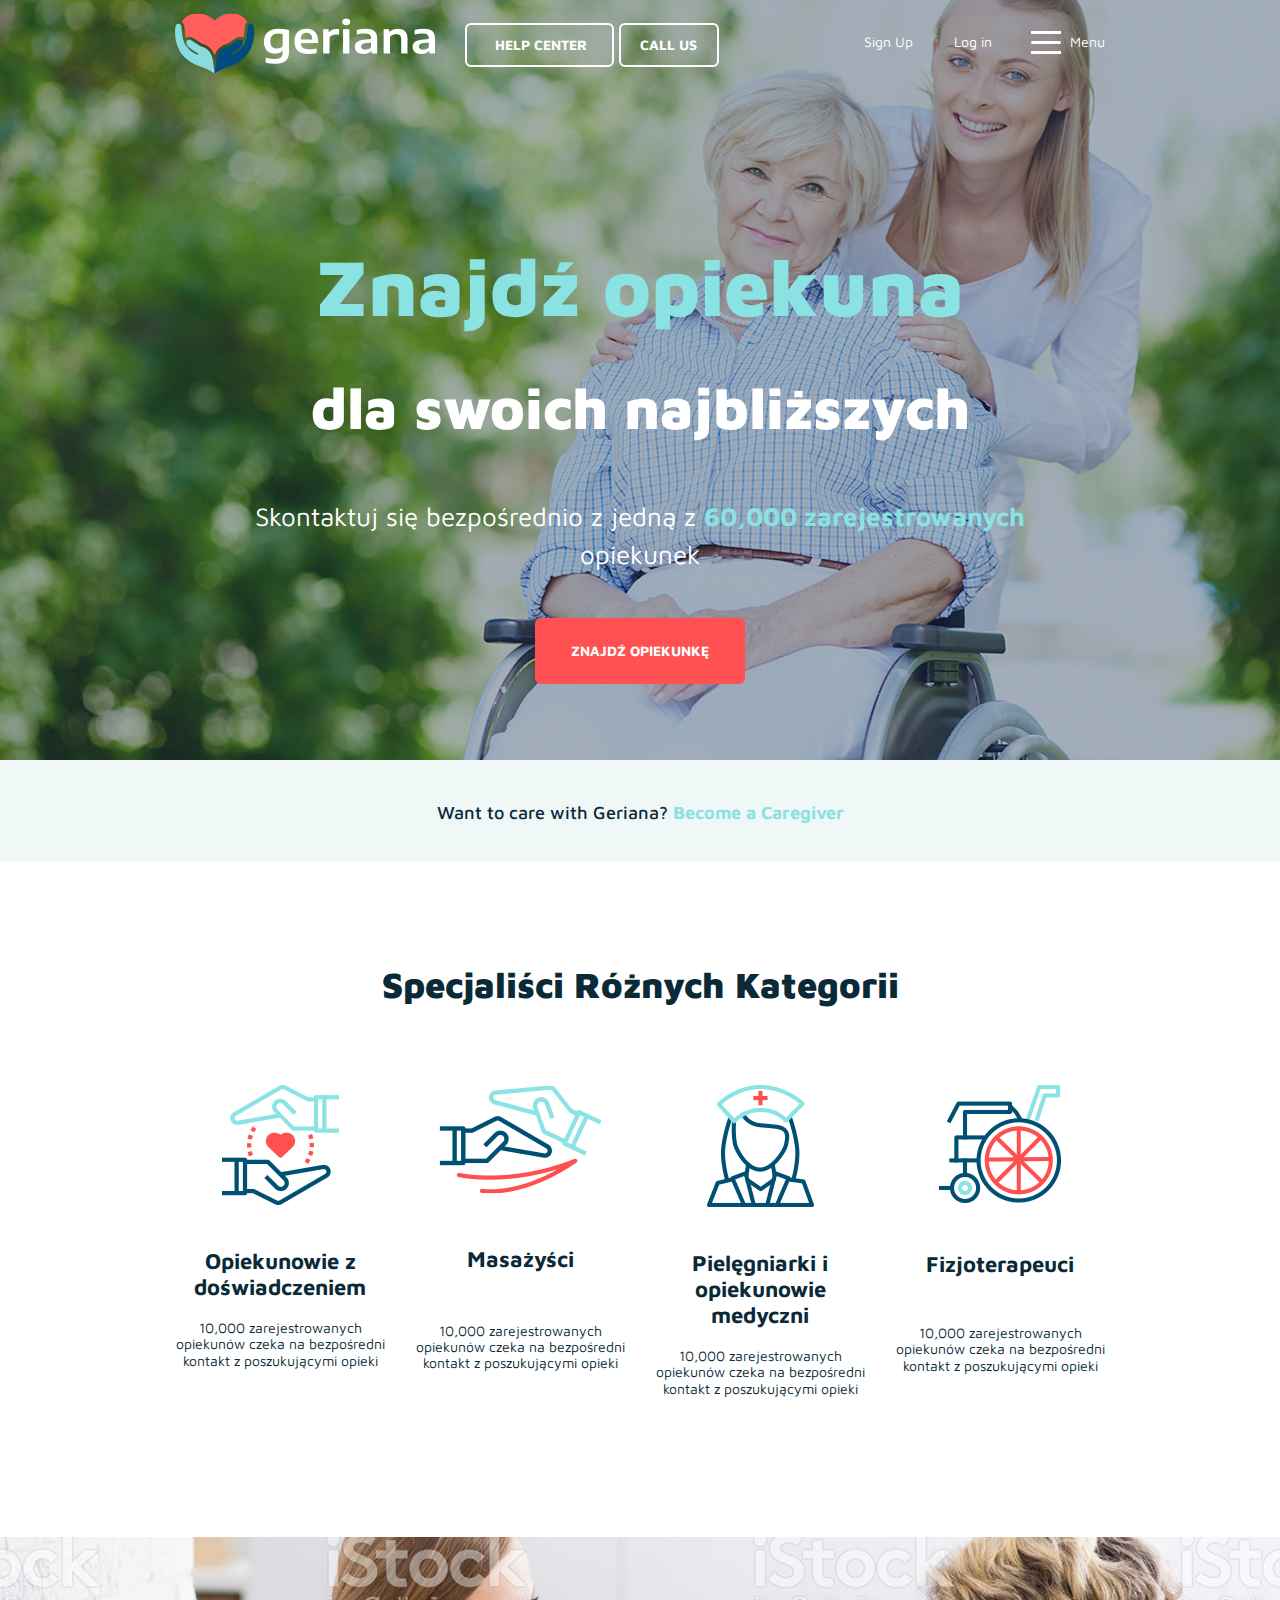
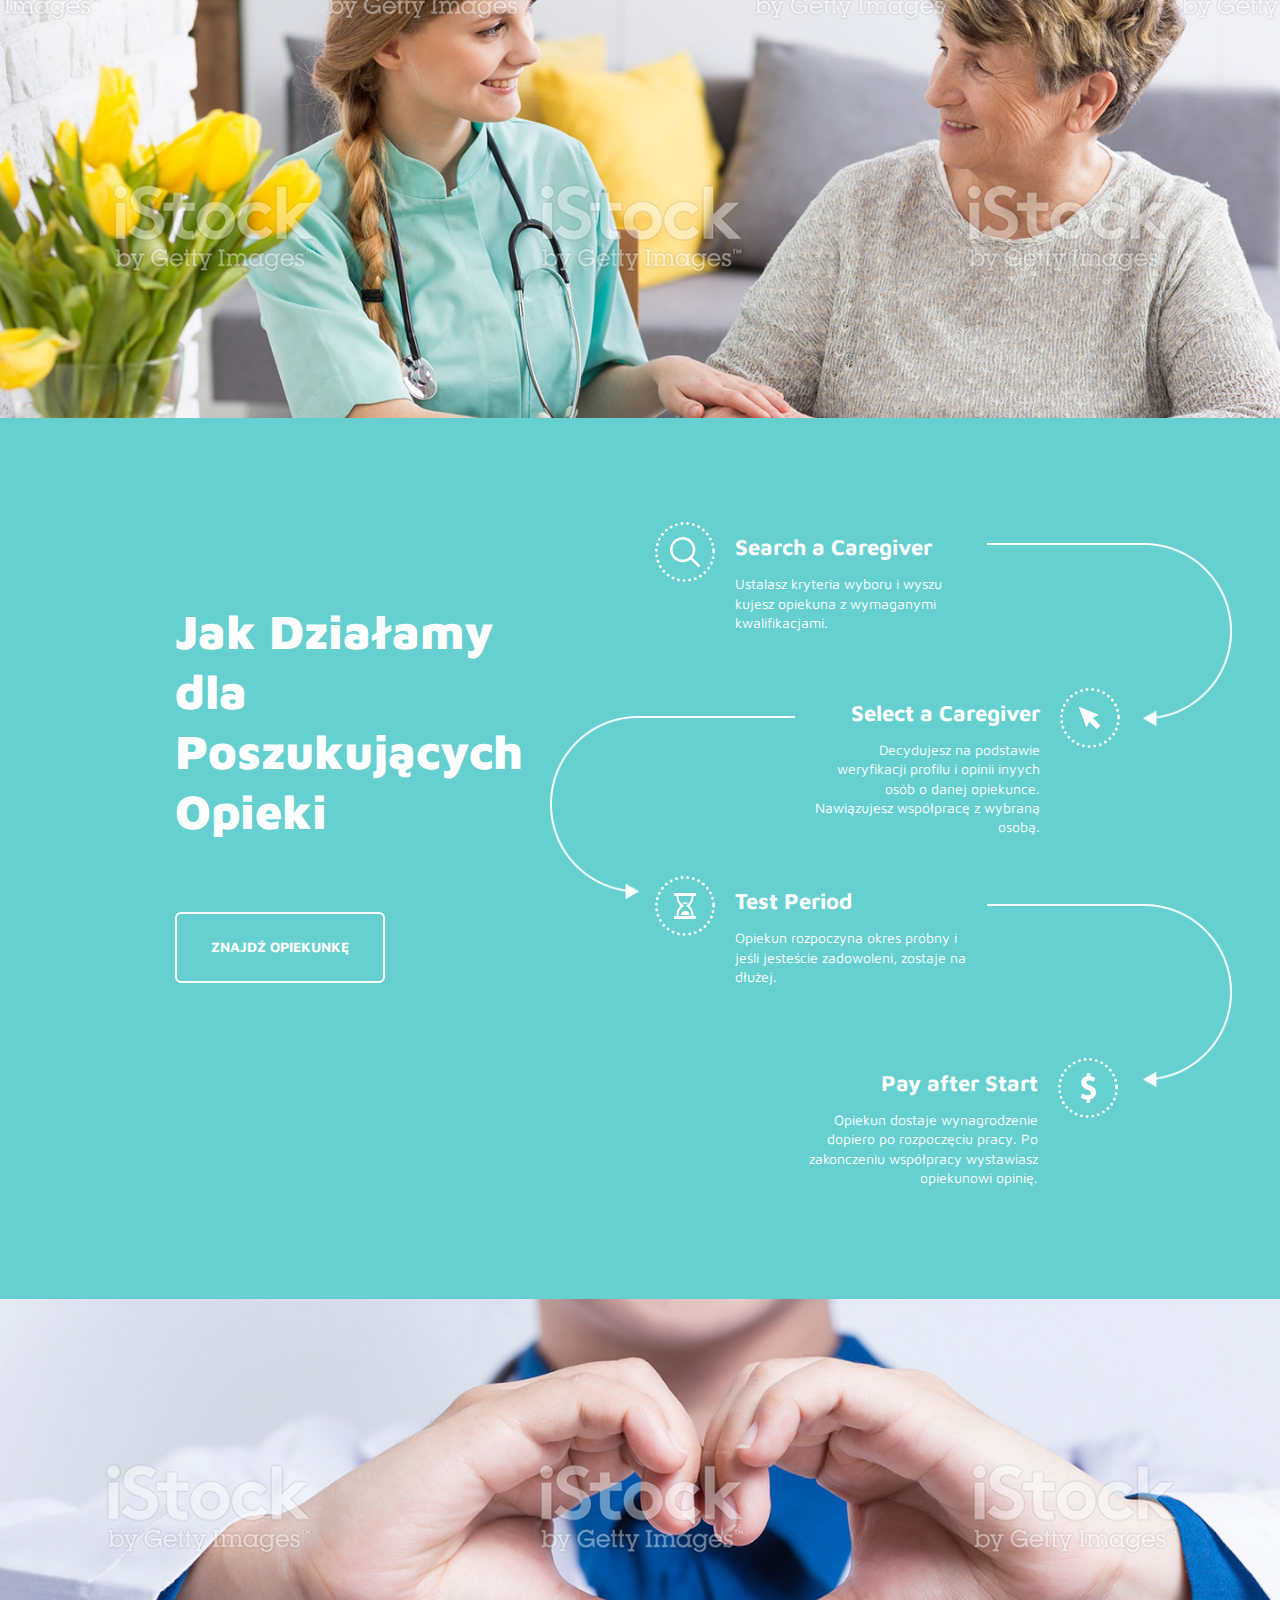
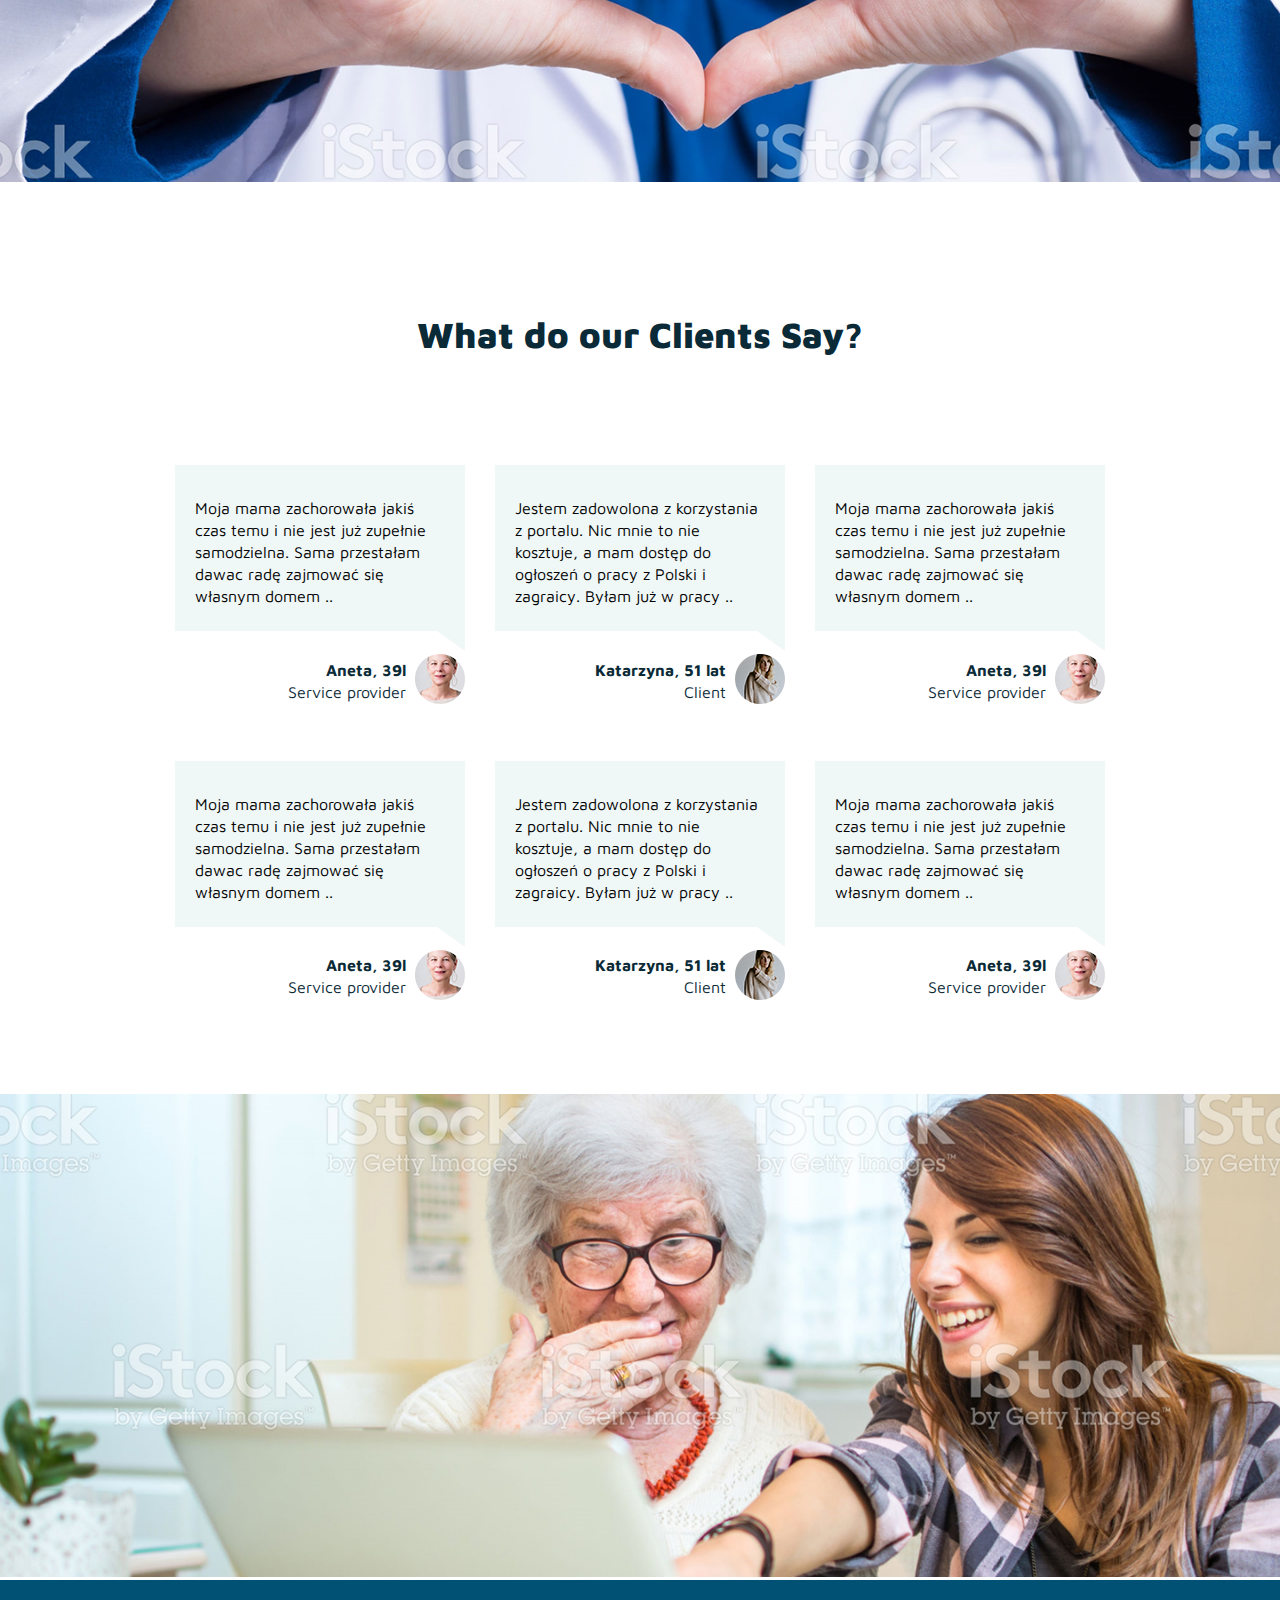
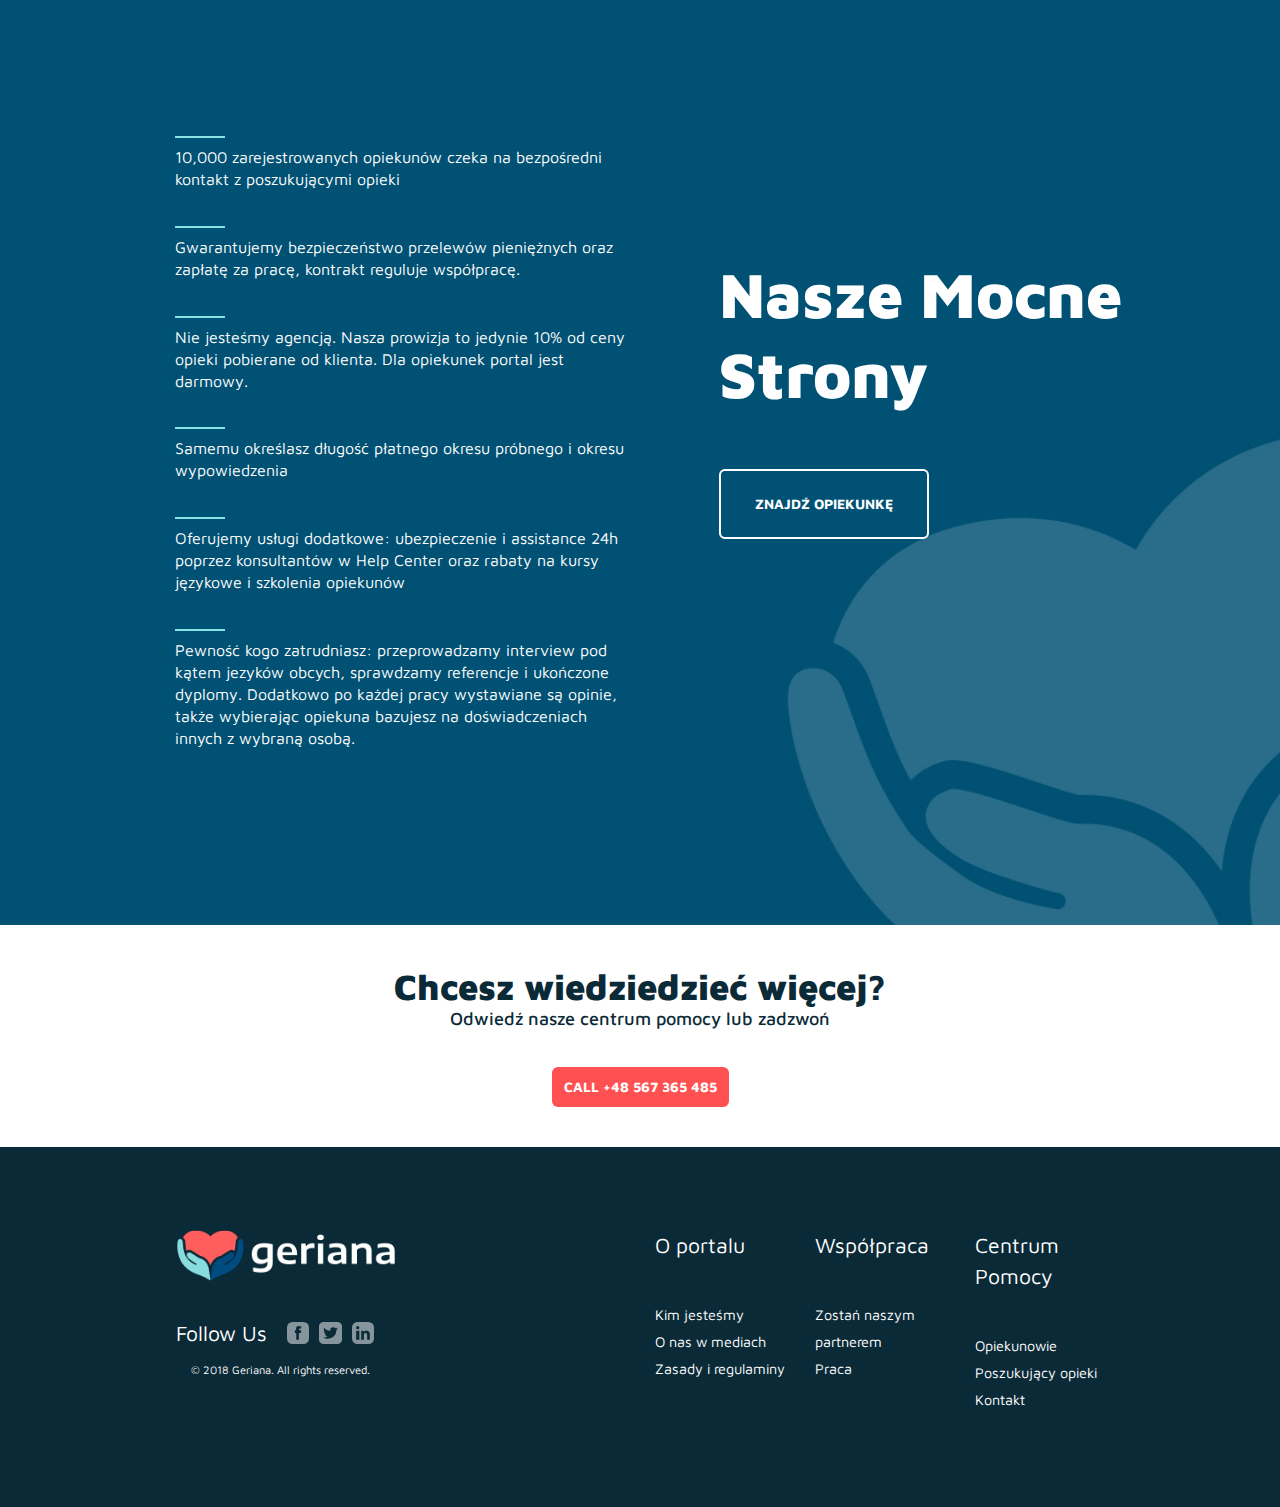
==== Geriana/index.html @ e608e098 "geriana v0.1" ====
<!doctype html>
<html lang="en">
<head>
    <meta charset="UTF-8">
    <meta name="viewport" content="width=device-width, initial-scale=1, shrink-to-fit=no">
    <meta http-equiv="X-UA-Compatible" content="ie=edge">
    <title>Geriana</title>
    <link rel="stylesheet" href="https://use.fontawesome.com/releases/v5.3.1/css/all.css" integrity="sha384-mzrmE5qonljUremFsqc01SB46JvROS7bZs3IO2EmfFsd15uHvIt+Y8vEf7N7fWAU" crossorigin="anonymous">
    <link href="https://fonts.googleapis.com/css?family=Maven+Pro:400,500,700,900" rel="stylesheet">
    <link rel="stylesheet" href="css/normalize.min.css">
    <link rel="stylesheet" href="css/bootstrap-grid.css">
    <link rel="stylesheet" href="css/main.min.css">
</head>
<body>


    <section class="hero">
        <header class="container">
            <div class="row">
                <div class="col-6">
                    <div class="header-help">
                        <div class="logo">
                            <object data="img/svg/logo-3.svg" type="image/svg+xml"></object>
                        </div>
                        <div class="header-help__help-buttons">
                            <button class="header-help__btn-help btn-default hidden">
                                <i class="fas fa-question-circle"></i>
                                <span>Help Center</span>
                            </button>
                            <button class="header-help__btn-call btn-default">
                                <span>Call us</span>
                            </button>
                        </div>
                    </div>
                </div>
                <div class="col-3 offset-3">
                    <div class="login">
                        <ul class="login__block">
                            <li>Sign Up</li>
                            <li>Log in</li>
                        </ul>
                        <nav class="menu">
                            <div class="menu__gamburger">
                                <span></span>
                            </div>
                            <span>Menu</span>
                        </nav>
                    </div>
                </div>
            </div>
        </header>


        <div class="hero-text">
            <div class="container">
                <h1>Znajdź  opiekuna</h1>
                <h2>dla swoich najbliższych</h2>
                <h4>Skontaktuj się bezpośrednio z jedną z <b>60,000 zarejestrowanych</b><br>
                    opiekunek</h4>
                <button class="btn-default btn-red btn-big">ZNAJDŹ OPIEKUNKĘ</button>
            </div>
        </div>
    </section>
    <section class="categories">
        <h5 class="caregiven">
            Want to care with Geriana? <b>Become a Caregiver</b>
        </h5>
        <div class="categories-specialist">
            <div class="container">
                <h3 class="categories-specialist__title">
                    Specjaliści Różnych Kategorii
                </h3>
                <div class="specialist-list">
                    <div class="row">
                        <div class="col-md-3 col-sm-12">
                            <article class="specialist-list__item">
                                <object class="specialist-list__image" data="img/svg/1.svg" type="image/svg+xml"></object>
                                <h4>Opiekunowie z doświadczeniem</h4>
                                <p>10,000 zarejestrowanych opiekunów czeka na bezpośredni kontakt z poszukującymi opieki</p>
                            </article>
                        </div>
                        <div class="col-md-3 col-sm-12">
                            <article class="specialist-list__item second">
                                <object class="specialist-list__image" data="img/svg/2.svg" type="image/svg+xml"></object>
                                <h4>Masażyści</h4>
                                <p>10,000 zarejestrowanych opiekunów czeka na bezpośredni kontakt z poszukującymi opieki</p>
                            </article>
                        </div>
                        <div class="col-md-3 col-sm-12">
                            <article class="specialist-list__item">
                                <object class="specialist-list__image" data="img/svg/nurses.svg" type="image/svg+xml"></object>
                                <h4>Pielęgniarki i opiekunowie medyczni</h4>
                                <p>10,000 zarejestrowanych opiekunów czeka na bezpośredni kontakt z poszukującymi opieki</p>
                            </article>
                        </div>
                        <div class="col-md-3 col-sm-12">
                            <article class="specialist-list__item four">
                                <object class="specialist-list__image" data="img/svg/therapy.svg" type="image/svg+xml"></object>
                                <h4>Fizjoterapeuci</h4>
                                <p>10,000 zarejestrowanych opiekunów czeka na bezpośredni kontakt z poszukującymi opieki</p>
                            </article>
                        </div>
                    </div>
                </div>
            </div>
        </div>
    </section>
    <section class="how-working">
        <img src="img/section3.jpg" width="100%" alt="how we working">
        <div class="container">
            <div class="row">
                <div class="col-lg-6 col-sm-12">
                    <div class="working-title">
                        <h2>Jak Działamy <br> dla <br> Poszukujących Opieki</h2>
                        <button class="btn-big btn-default">ZNAJDŹ OPIEKUNKĘ</button>
                    </div>
                </div>
                <div class="col-lg-6 col-sm-12">
                    <div class="working-list">
                        <div class="working-list__item">
                            <div class="icon search-icon"></div>
                            <div class="list-content list-content_first">
                                <p class="list-content__title">Search a Caregiver</p>
                                <p class="list-content__text">Ustalasz kryteria wyboru i wyszukujesz opiekuna z wymaganymi kwalifikacjami.</p>
                            </div>
                        </div>
                        <div class="working-list__item">
                            <div class="list-content list-content_second">
                                <p class="list-content__title">Select a Caregiver</p>
                                <p class="list-content__text">Decydujesz na podstawie weryfikacji profilu i opinii inyych osób o danej opiekunce. Nawiązujesz współpracę z wybraną osobą.</p>
                            </div>
                            <div class="icon arrow-icon"></div>
                        </div>
                        <div class="working-list__item">
                            <div class="icon hourglass-icon"></div>
                            <div class="list-content list-content_third">
                                <p class="list-content__title">Test Period</p>
                                <p class="list-content__text">Opiekun rozpoczyna okres próbny i jeśli jesteście zadowoleni, zostaje na dłużej.</p>
                            </div>
                        </div>
                        <div class="working-list__item">
                            <div class="list-content list-content_four">
                                <p class="list-content__title">Pay after Start</p>
                                <p class="list-content__text">Opiekun dostaje wynagrodzenie dopiero po rozpoczęciu pracy. Po zakonczeniu współpracy wystawiasz opiekunowi opinię.</p>
                            </div>
                            <div class="icon dollar-icon"></div>
                        </div>
                    </div>
                </div>
            </div>
        </div>
    </section>
    <section class="our-clients">
        <img src="img/section5.jpg" width="100%" alt="Our clients say">
        <h3 class="our-clients__title">What do our Clients Say?</h3>
        <section class="clients-comments">
            <div class="container">
                <div class="row">
                    <div class="col-lg-4 col-md-6 col-sm-12">
                        <article class="client-say">
                            <div class="client-say__text">
                                <p>Moja mama zachorowała jakiś czas temu i nie jest już zupełnie samodzielna. Sama przestałam dawac radę zajmować się własnym domem ..</p>
                            </div>
                            <div class="client-info">
                                <div class="client-info__text">
                                    <p>Aneta, 39l </p>
                                    <p>Service provider</p>
                                </div>
                                <img src="img/person1.png" alt="Aneta" class="client-info__img">
                            </div>
                        </article>
                    </div>
                    <div class="col-lg-4 col-md-6 col-sm-12">
                        <article class="client-say">
                            <div class="client-say__text">
                                <p>Jestem zadowolona z korzystania z portalu. Nic mnie to nie kosztuje, a mam dostęp do ogłoszeń o pracy z Polski i zagraicy. Byłam już w pracy ..</p>
                            </div>
                            <div class="client-info">
                                <div class="client-info__text">
                                    <p>Katarzyna, 51 lat</p>
                                    <p>Client</p>
                                </div>
                                <img src="img/person2.png" alt="Aneta" class="client-info__img">
                            </div>
                        </article>
                    </div>
                    <div class="col-lg-4 col-md-6 col-sm-12">
                        <article class="client-say">
                            <div class="client-say__text">
                                <p>Moja mama zachorowała jakiś czas temu i nie jest już zupełnie samodzielna. Sama przestałam dawac radę zajmować się własnym domem ..</p>
                            </div>
                            <div class="client-info">
                                <div class="client-info__text">
                                    <p>Aneta, 39l </p>
                                    <p>Service provider</p>
                                </div>
                                <img src="img/person1.png" alt="Aneta" class="client-info__img">
                            </div>
                        </article>
                    </div>
                    <div class="w-100 client-space"></div>
                    <div class="col-lg-4 col-md-6 col-sm-12">
                        <article class="client-say">
                            <div class="client-say__text">
                                <p>Moja mama zachorowała jakiś czas temu i nie jest już zupełnie samodzielna. Sama przestałam dawac radę zajmować się własnym domem ..</p>
                            </div>
                            <div class="client-info">
                                <div class="client-info__text">
                                    <p>Aneta, 39l </p>
                                    <p>Service provider</p>
                                </div>
                                <img src="img/person1.png" alt="Aneta" class="client-info__img">
                            </div>
                        </article>
                    </div>
                    <div class="col-lg-4 col-md-6 col-sm-12">
                        <article class="client-say">
                            <div class="client-say__text">
                                <p>Jestem zadowolona z korzystania z portalu. Nic mnie to nie kosztuje, a mam dostęp do ogłoszeń o pracy z Polski i zagraicy. Byłam już w pracy ..</p>
                            </div>
                            <div class="client-info">
                                <div class="client-info__text">
                                    <p>Katarzyna, 51 lat</p>
                                    <p>Client</p>
                                </div>
                                <img src="img/person2.png" alt="Aneta" class="client-info__img">
                            </div>
                        </article>
                    </div>
                    <div class="col-lg-4 col-md-6 col-sm-12">
                        <article class="client-say">
                            <div class="client-say__text">
                                <p>Moja mama zachorowała jakiś czas temu i nie jest już zupełnie samodzielna. Sama przestałam dawac radę zajmować się własnym domem ..</p>
                            </div>
                            <div class="client-info">
                                <div class="client-info__text">
                                    <p>Aneta, 39l </p>
                                    <p>Service provider</p>
                                </div>
                                <img src="img/person1.png" alt="Aneta" class="client-info__img">
                            </div>
                        </article>
                    </div>
                </div>
            </div>
        </section>
        <img src="img/section7.jpg" width="100%" alt="Our clients say">
    </section>
    <section class="strong-pages">
        <div class="container">
            <div class="row">
                <div class="col-md-6 col-sm-12">
                    <div class="strong-list">
                        <ul>
                            <li>10,000 zarejestrowanych opiekunów czeka na bezpośredni kontakt  z poszukującymi opieki</li>
                            <li>Gwarantujemy bezpieczeństwo przelewów pieniężnych oraz zapłatę za pracę, kontrakt reguluje współpracę.</li>
                            <li>Nie jesteśmy agencją. Nasza prowizja to jedynie 10% od ceny opieki pobierane od klienta. Dla opiekunek portal jest darmowy.</li>
                            <li>Samemu określasz długość płatnego okresu próbnego i okresu wypowiedzenia</li>
                            <li>Oferujemy usługi dodatkowe: ubezpieczenie i assistance 24h poprzez konsultantów w Help Center oraz rabaty na kursy językowe i szkolenia opiekunów</li>
                            <li>Pewność kogo zatrudniasz: przeprowadzamy interview pod kątem jezyków obcych, sprawdzamy referencje i ukończone dyplomy. Dodatkowo po każdej pracy wystawiane są opinie, także wybierając opiekuna bazujesz na doświadczeniach innych z wybraną osobą.</li>
                        </ul>
                    </div>
                </div>
                <div class="col-md-6 col-sm-12 order-md-last order-first ">
                    <div class="strong-pages__title">
                        <h2>Nasze Mocne Strony</h2>
                        <button class="btn-big btn-default strong-pages__btn">ZNAJDŹ OPIEKUNKĘ</button>
                    </div>
                </div>
            </div>
        </div>
    </section>
    <section class="know-more">
        <div class="container">
            <h3 class="know-more__title">Chcesz wiedziedzieć więcej?</h3>
            <p class="know-more__text">Odwiedź nasze centrum pomocy lub zadzwoń</p>
            <button class="btn-default btn-red know-more__btn">Call +48 567 365 485</button>
        </div>
    </section>
    <footer class="footer-info">
        <div class="container">
            <div class="row">
                <div class="col-lg-3 col-sm-12 order-lg-first order-last">
                    <div class="logo logo_small">
                        <object data="img/svg/logo-3.svg" type="image/svg+xml"></object>
                    </div>
                    <div class="follow-us">
                        <h4 class="follow-us__text">Follow Us</h4>
                        <div class="follow-us__social-wrapper">
                            <a href="#" class="icon-social facebook"></a>
                            <a href="#" class="icon-social twiiter"></a>
                            <a href="#" class="icon-social linkidin"></a>
                        </div>
                        <p class="follow-us__rights">© 2018 Geriana. All rights reserved.</p>
                    </div>
                </div>
                <div class="offset-lg-3"></div>
                <div class="col-lg-2 col-4">
                    <div class="footer-list">
                        <h4 class="footer-list__title">O portalu</h4>
                        <ul>
                            <li><a href="#">Kim jesteśmy</a></li>
                            <li><a href="#">O nas w mediach</a></li>
                            <li><a href="#">Zasady i regulaminy</a></li>
                        </ul>
                    </div>
                </div>
                <div class="col-lg-2 col-4">
                    <div class="footer-list">
                        <h4 class="footer-list__title">Współpraca</h4>
                        <ul>
                            <li><a href="#">Zostań naszym partnerem</a></li>
                            <li><a href="#">Praca</a></li>
                        </ul>
                    </div>
                </div>
                <div class="col-lg-2 col-4">
                    <div class="footer-list">
                        <h4 class="footer-list__title">Centrum Pomocy</h4>
                        <ul>
                            <li><a href="#">Opiekunowie</a></li>
                            <li><a href="#">Poszukujący opieki</a></li>
                            <li><a href="#">Kontakt</a></li>
                        </ul>
                    </div>
                </div>
            </div>
        </div>
    </footer>

</body>
</html>
---- Geriana/css/main.min.css ----
body{font-family:Maven Pro,sans-serif;font-weight:400;font-size:16px;background-color:#ffff}header{z-index:1}header .row{padding-top:.8rem}ul{list-style-type:none}h1,h2,h3,h4,h5{color:#ffff;text-align:center}img{max-width:100%}a{text-decoration:none;color:inherit}h1{color:#8ae2e2;font-size:5rem;line-height:1.25}h1,h2{font-weight:900}h2{font-size:3.625rem;line-height:1.724}h4{font-size:1.625rem;font-weight:400;line-height:1.462}h5{font-size:1.125rem;font-weight:500;line-height:2.111}.btn-default{background-color:transparent;border:2px solid #ffff;border-radius:.375rem;padding:.75rem;font-weight:700;color:#ffff;cursor:pointer;text-transform:uppercase}.btn-red{background-color:#ff5151;border:none}.btn-big{display:block;margin:0 auto;width:17.125rem;padding:1.562rem 0;text-align:center}.header-help{display:-ms-flexbox;display:flex;-ms-flex-align:center;align-items:center}.header-help__help-buttons{margin-left:1.875rem;-ms-flex-pack:distribute;justify-content:space-around}.header-help__help-buttons>button{margin-right:.312rem}.header-help__btn-help{width:10.31rem}.header-help__btn-help i{vertical-align:text-bottom;padding-right:4px}.header-help__btn-call{width:6.25rem}.login{display:-ms-flexbox;display:flex;-ms-flex-pack:end;justify-content:flex-end;padding-top:1.125rem}.login__block{margin:0 2.43rem 0 0;padding:0;text-align:right}.login__block li{display:inline-block;color:#ffff;vertical-align:middle;cursor:pointer}.login__block li+li{margin-left:2.93rem}.menu{-ms-flex-pack:center;justify-content:center;color:#ffff;cursor:pointer}.menu,.menu__gamburger{display:-ms-flexbox;display:flex;-ms-flex-align:center;align-items:center}.menu__gamburger{height:1.437rem;position:relative;margin-right:.56rem}.menu__gamburger span{display:block;height:3px;width:1.875rem;background-color:#ffff;border-radius:1rem}.menu__gamburger:after,.menu__gamburger:before{content:"";position:absolute;height:3px;width:1.875rem;background-color:#ffff}.menu__gamburger:before{top:0}.menu__gamburger:after{bottom:0}.hero{height:47.5rem;background:url(../img/hero1.jpg) no-repeat 50%;background-size:cover}.hero-text{margin-top:9.937rem}.hero-text h1{margin:0 0 1.375rem}.hero-text h2{margin:0 0 2.437rem}.hero-text h4{margin:0 0 2.812rem}.hero-text b{color:#8ae2e2}.caregiven{background-color:rgba(223,240,240,.5);padding:2.125rem 0 1.812rem;margin:0;color:#0b2a37}.caregiven b{color:#8ae2e2}.categories{padding-bottom:8.75rem}.categories-specialist__title{margin:6.437rem 0 5rem;color:#0b2a37;font-size:2.25rem;font-weight:900}.specialist-list__item{display:-ms-flexbox;display:flex;-ms-flex-direction:column;flex-direction:column;-ms-flex-align:center;align-items:center;text-align:center}.specialist-list__item h4{margin:2.687rem 0 1.25rem;font-size:1.375rem;font-weight:700;line-height:1.182;color:#0b2a37}.specialist-list__item p{margin:0;color:#0b2a37}.specialist-list__item.second h4{margin:3.2rem 0}.specialist-list__item.four h4{margin:3rem 0}.how-working{background-color:#66cfcf;padding-bottom:7rem}.working-title h2{font-size:5rem;font-weight:900;line-height:1.25;text-align:left;margin:11.25rem 0 4.437rem}.working-title button{margin:0}.icon{position:relative}.icon,.icon:after{width:3.75rem;height:3.75rem}.icon:after{content:"";position:absolute;background-image:url(../img/svg/ellipse.svg);background-size:cover}.search-icon{background:url(../img/svg/magnifier.svg) no-repeat 50%}.arrow-icon{background:url(../img/svg/arrow.svg) no-repeat 50%}.hourglass-icon{background:url(../img/svg/hourglass.svg) no-repeat 50%}.dollar-icon{background:url(../img/svg/dollar.svg) no-repeat 50%}.working-list{padding-top:5.81rem;margin-left:5.62rem}.working-list>div{display:-ms-flexbox;display:flex}.working-list>div:nth-child(2){margin:3rem 0 1rem;padding-left:9rem}.working-list>div:last-child{margin-top:3.5rem;padding-left:9rem}.working-list .list-content{max-width:13.06rem;position:relative}.working-list .list-content:after{content:"";top:1.8rem;left:15.375rem;position:absolute;width:16rem;height:11.5rem;background:url(../img/connection-arrow.png) no-repeat 50%;background-size:contain}.working-list .list-content__title{color:#ffff;margin:1.25rem 0 .875rem;font-size:1.375rem;font-weight:700;line-height:1.182}.working-list .list-content__text{color:#ffff;margin:0;font-weight:400;line-height:1.375}.working-list .list-content_first{margin-left:1.25rem;word-break:break-all}.working-list .list-content_second{max-width:14.56rem;margin-right:1.25rem;text-align:right}.working-list .list-content_second:after{top:2.25rem;left:-16.375rem;transform:scaleX(-1)}.working-list .list-content_third{margin-left:1.25rem;max-width:15.31rem}.working-list .list-content_third:after{top:2.25rem}.working-list .list-content_four{margin-right:1.25rem;max-width:14.94rem;text-align:right}.working-list .list-content_four:after{content:none}.our-clients__title{margin:6.25rem 0 5rem;color:#0b2a37;font-size:2.25rem;font-weight:900;line-height:2.778}.our-clients .clients-comments{margin-bottom:5.87rem}.client-say__text{margin:0 auto 1.43rem;max-width:25.62rem;background-color:#eff7f7;padding:2rem 1.43rem 1.5rem 1.25rem;position:relative}.client-say__text p{margin:0;font-size:1rem;font-weight:400;line-height:1.375}.client-say__text:before{content:"";height:0;width:0;position:absolute;bottom:-1.25rem;right:0;border-top:1.25rem solid #eff7f7;border-left:1.81rem solid transparent}.client-info{display:-ms-flexbox;display:flex;-ms-flex-align:center;align-items:center;-ms-flex-pack:end;justify-content:flex-end;margin-right:1.25rem}.client-info__text{color:#0b2a37;font-size:1rem;font-weight:400;margin-right:.56rem;text-align:right}.client-info__text p{margin:0}.client-info__text p:first-child{font-weight:700;line-height:1.625}.client-space{height:3.56rem;width:100%}.strong-pages{background:url(../img/heartAndBg.jpg) no-repeat 50%;background-size:cover;padding:9.37rem 0 10rem;position:relative}.strong-pages__title h2{margin:7.73rem 0 3.43rem;font-size:5rem;font-weight:900;line-height:1.25;text-align:left}.strong-pages__btn{margin:0}.strong-list{color:#ffff;font-size:1rem;font-weight:400;line-height:1.375;text-align:left;max-width:30rem}.strong-list ul{padding:0}.strong-list li{margin:2.74rem 0 2.86rem;position:relative}.strong-list li:after{content:"";position:absolute;top:-.62rem;left:0;width:3.12rem;height:2px;background-color:#8ae2e2}.strong-list li:first-child{margin-top:0}.strong-list li:last-child{margin-bottom:0}.know-more{text-align:center;padding:3.12rem 0 2.5rem}.know-more__title{margin:0;color:#0b2a37;font-size:2.25rem;font-weight:900;line-height:.667}.know-more__text{margin:.5rem 0 2.25rem;color:#0b2a37;font-size:1.125rem;font-weight:500;line-height:1.333}.logo_small>object{width:13.87rem;height:3.18rem}.footer-info{background-color:#0b2a37;padding:5.18rem 0 5.87rem}.footer-info .logo_small{text-align:center}.follow-us{display:-ms-flexbox;display:flex;-ms-flex-wrap:wrap;flex-wrap:wrap;-ms-flex-pack:center;justify-content:center;-ms-flex-align:center;align-items:center;color:#ffff;margin-top:2.12rem}.follow-us__text{margin:0 .62rem 0 0}.follow-us__social-wrapper{display:-ms-inline-flexbox;display:inline-flex}.follow-us__rights{color:#ffff;margin:.87rem 0 0;font-size:.875rem;line-height:1.429}.icon-social{width:1.87rem;height:1.87rem;background-size:cover}.icon-social:nth-child(odd){margin:0 .62rem}.facebook{background:url(../img/svg/FB-icon.svg) no-repeat 50%}.twiiter{background:url(../img/svg/TW-icon.svg) no-repeat 50%}.linkidin{background:url(../img/svg/in-icon.svg) no-repeat 50%}.footer-list{text-align:left}.footer-list__title{text-align:left;margin:0 0 2.5rem}.footer-list__title:last-child h4{margin-bottom:2.5rem}.footer-list ul{padding:0}.footer-list li{color:#ffff;font-size:1rem;font-weight:400;line-height:1.875}@media (max-width:1439px){body{font-size:14px}.header-help__help-buttons{display:-ms-flexbox;display:flex;margin-left:1.875rem;-ms-flex-pack:distribute;justify-content:space-around}.header-help__btn-help{width:9.31rem}.header-help__btn-call{width:6.25rem}.login__block{display:-ms-flexbox;display:flex;-ms-flex-pack:center;justify-content:center;-ms-flex-align:center;align-items:center;margin:0 2.43rem 0 0}.login__block li{width:4rem}.login__block li+li{margin-left:.93rem}.btn-big{width:13.125rem}.working-title h2{font-size:3rem}.working-list{margin:0}.working-list>div{display:-ms-flexbox;display:flex;position:relative}.working-list>div:nth-child(2){margin:3rem 0 2rem;padding-left:6rem;left:3.5rem}.working-list>div:last-child{margin-top:4rem;padding-left:5rem;left:4rem}.working-list .list-content{position:relative}.working-list .list-content:after{content:"";top:1.8rem;left:15.375rem}.working-list .list-content_second:after{top:2.25rem;left:-16.375rem}.working-list .list-content_third:after{top:2.25rem}.working-list .list-content_four:after{content:none}.icon{margin-top:.5rem}.client-info{margin-right:0}.strong-pages__title{position:relative;left:4rem}.strong-pages__title h2{font-size:4rem}.footer-info h4{font-size:1.325rem}.icon-social{width:1.4rem;height:1.4rem;background-size:cover}.follow-us__rights{font-size:.7rem}.footer-list ul{margin:0}.footer-list li{font-size:.9rem}}@media (min-width:992px) and (max-width:1200px){.header-help__help-buttons{display:-ms-flexbox;display:flex;margin-left:1.875rem;-ms-flex-pack:distribute;justify-content:space-around}.header-help__btn-help{width:9.31rem;font-size:.8rem}.header-help__btn-call{width:6.25rem;font-size:.8rem}.login__block{display:-ms-flexbox;display:flex;-ms-flex-pack:center;justify-content:center;-ms-flex-align:center;align-items:center;margin:0 2.43rem 0 0}.login__block li{width:4rem}.login__block li+li{margin-left:.93rem}.btn-big{width:12.125rem;padding:1.2rem 0}.working-title h2{font-size:3rem}.working-list{margin-left:0}.working-list>div{display:-ms-flexbox;display:flex;position:static}.working-list>div:nth-child(2){margin:0;padding-left:4rem}.working-list>div:last-child{margin-top:0;padding-left:4rem}.working-list .list-content{position:relative}.working-list .list-content:after{content:none}.client-info{margin-right:0}.strong-pages__title{position:static}.strong-pages__title h2{font-size:4rem}.footer-info h4{font-size:1.325rem}.icon-social{width:1.4rem;height:1.4rem;background-size:cover}.follow-us__rights{font-size:.7rem}.footer-list ul{margin:0}.footer-list li{font-size:.9rem}}@media (max-width:991px){h1{font-size:4rem}h2{font-size:3rem}h3{font-size:2rem}h4{font-size:1.2rem}h5{font-size:1rem}.header-help__help-buttons{display:none}.btn-big{width:11.125rem}.categories-specialist__title{font-size:2rem}.specialist-list__item h4{font-size:1.2rem}.working-title h2{margin-top:7.25rem;font-size:3.5rem}.working-list{padding-left:6rem}.working-list>div:last-child,.working-list>div:nth-child(2){position:static;padding-left:9rem}.our-clients__title{font-size:2rem}.client-space{display:none}.clients-comments .row>div:nth-child(3) .client-say,.clients-comments .row>div:nth-child(5) .client-say{margin:1rem 0}.strong-pages__title{position:static}.strong-pages__title h2{font-size:3rem}.strong-list{font-size:.85rem}.btn-big{padding:1.162rem 0}.know-more__title{font-size:2rem}.know-more__text{font-size:1rem}.follow-us{-ms-flex-direction:column;flex-direction:column}.follow-us__text{margin:0 0 .5rem}.follow-us__social-wrapper{display:-ms-inline-flexbox;display:inline-flex}.follow-us__rights{text-align:center}.footer-info{padding:4.18rem 0 3.87rem}.footer-info .logo{margin-top:1rem}}@media (max-width:768px){h1{font-size:3rem}h2{font-size:2rem}h3{font-size:1.7rem}.login__block{margin-right:1rem}.login__block li+li{margin:0}.hero-text{margin-top:8rem}.categories-specialist__title{font-size:1.7rem}.specialist-list__item.four h4,.specialist-list__item.second h4,.specialist-list__item h4{margin:1.687rem 0 1.25rem}.specialist-list__item.four{margin:0}.specialist-list__item{margin-bottom:2rem}.working-list{display:-ms-flexbox;display:flex;-ms-flex-direction:column;flex-direction:column;-ms-flex-align:center;align-items:center;-ms-flex-pack:center;justify-content:center}.working-list,.working-list>div:last-child,.working-list>div:nth-child(2){padding-left:0}.working-list .list-content{position:relative}.working-list .list-content:after{content:none}.our-clients__title{font-size:1.7rem}.client-info{margin-right:3.1rem}.clients-comments .row>div>.client-say{margin-bottom:1rem}.clients-comments .row>div>.client-say:last-child .client-say{margin:0}.strong-pages{padding-top:7.37rem}.strong-pages__title{margin-bottom:3rem}.strong-pages__title h2{margin-top:0}.footer-list{text-align:center;margin-bottom:2rem}.footer-list h4{text-align:center;margin-bottom:1rem}}@media (max-width:576px){.logo object{width:12.5rem}.login{padding-top:0}.login__block{display:block}.login__block li{width:3.5rem}.client-say__text{max-width:100%}.client-info{margin:0}.working-title h2{font-size:2.6rem}}
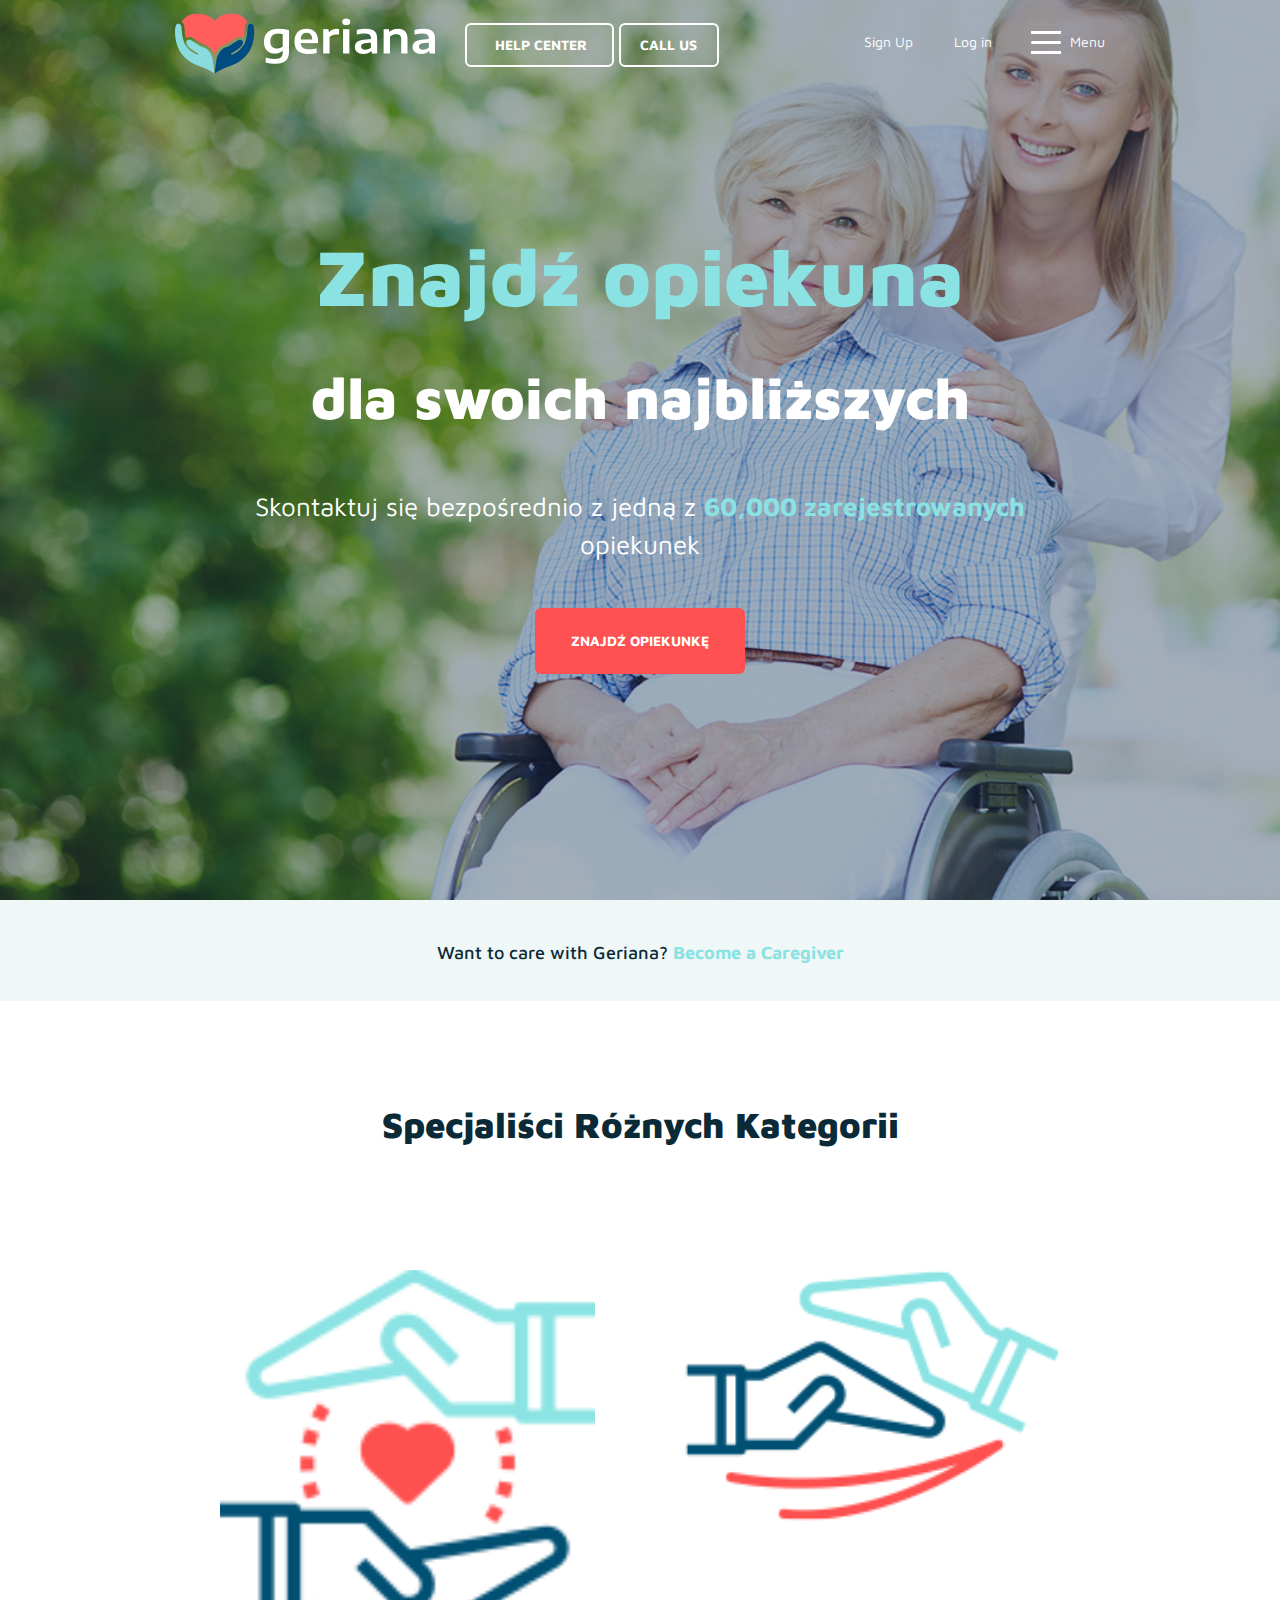
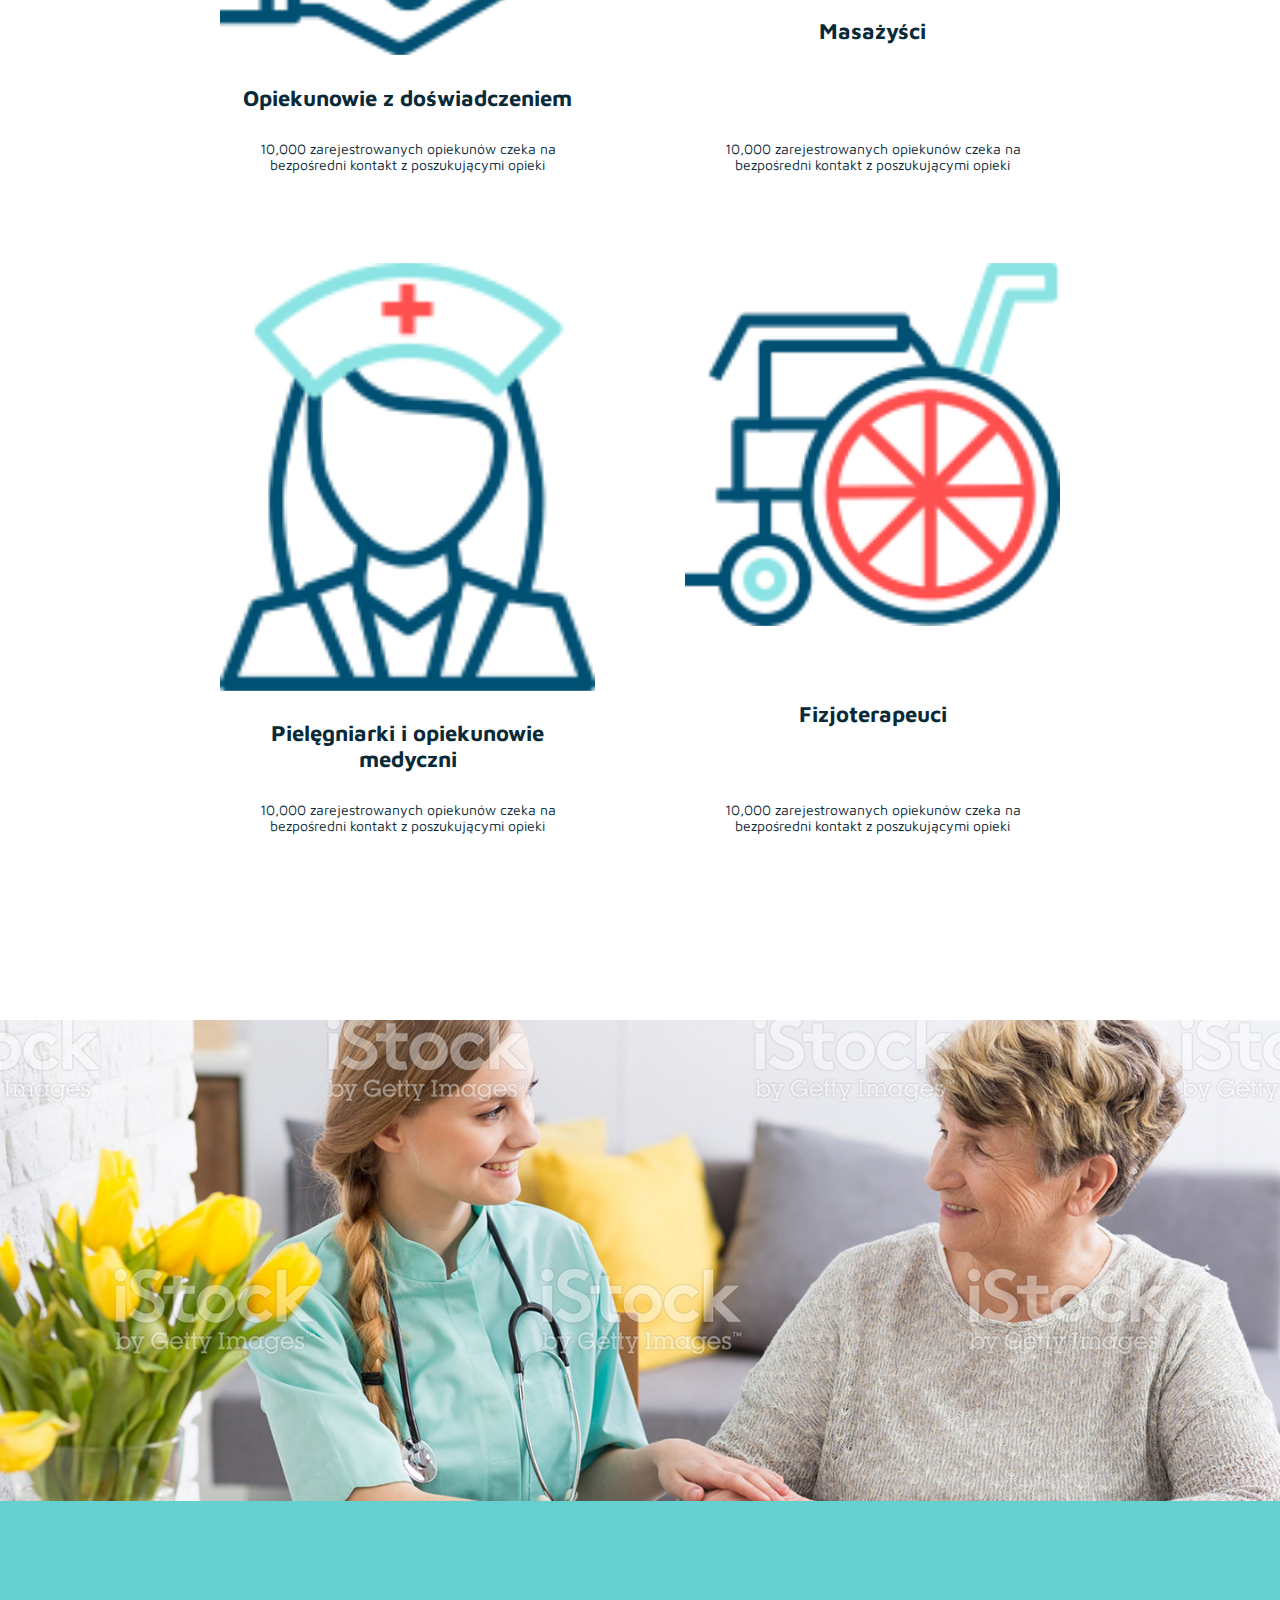
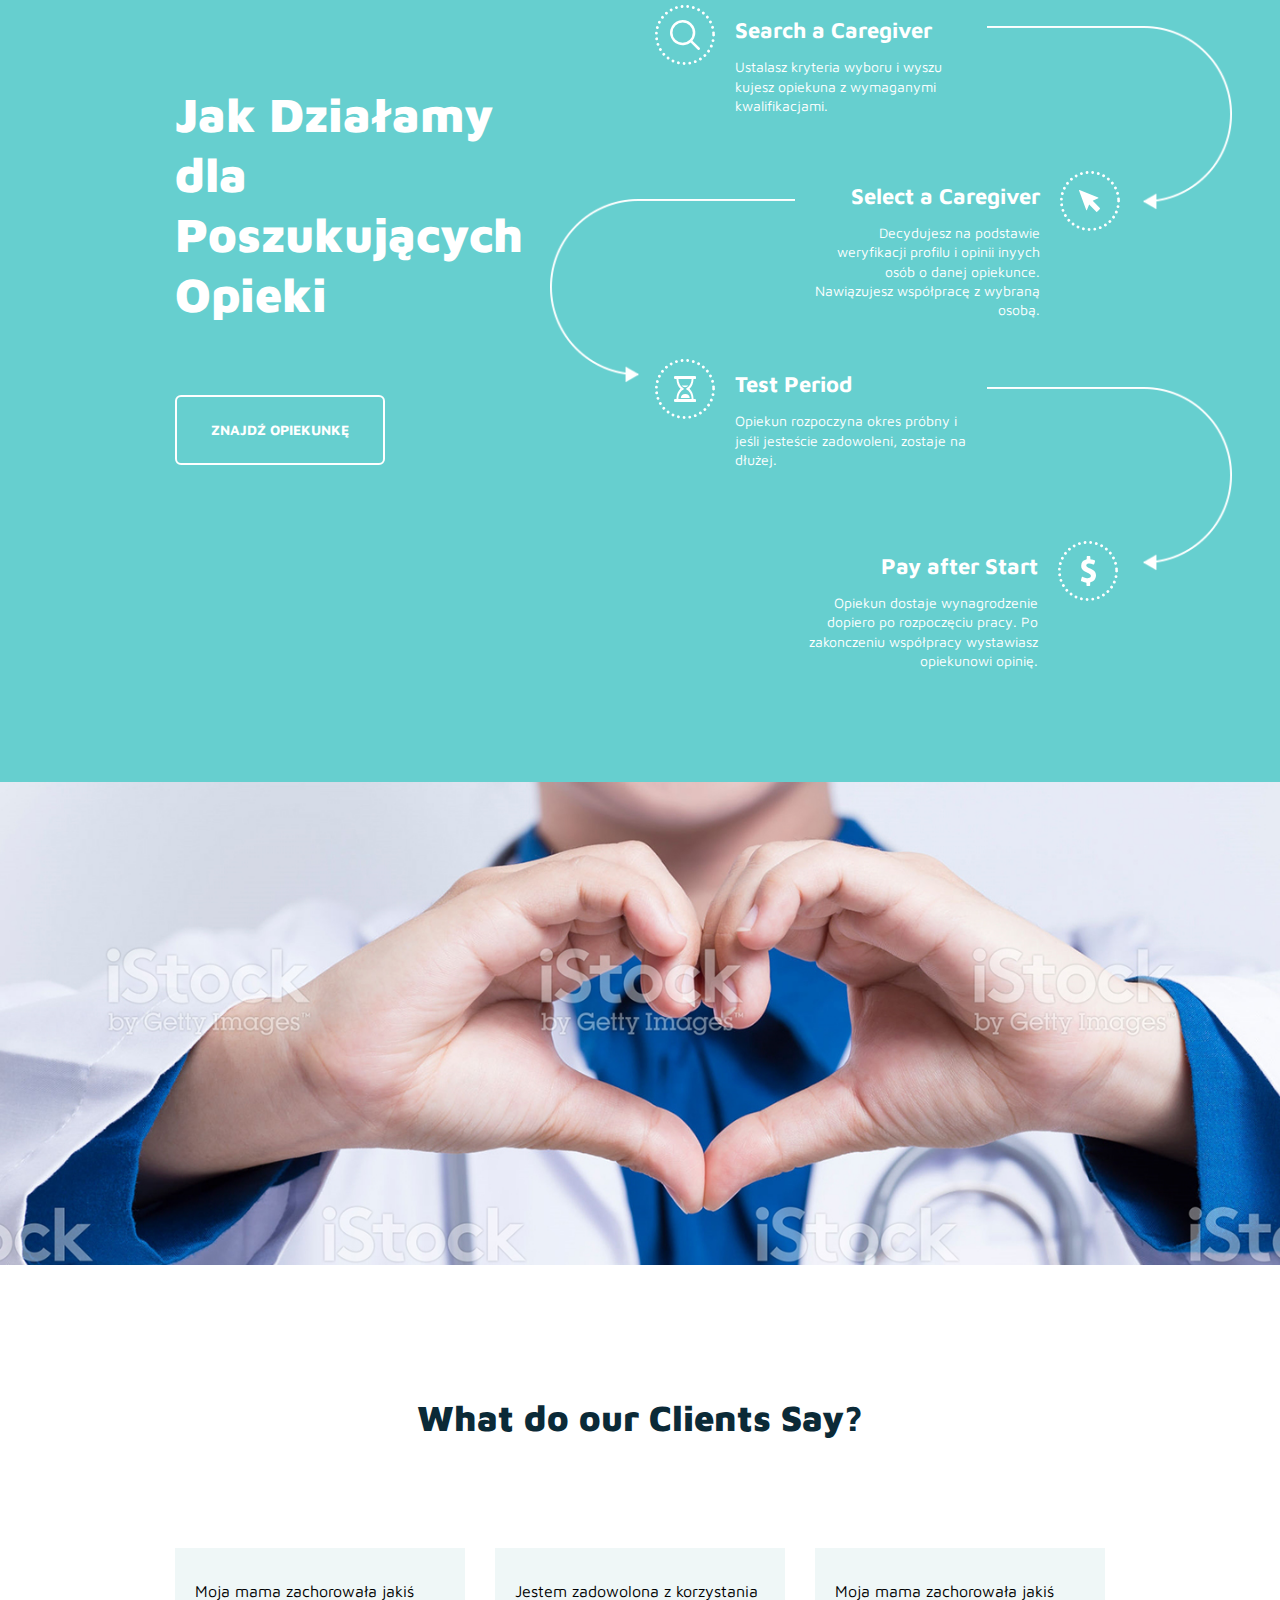
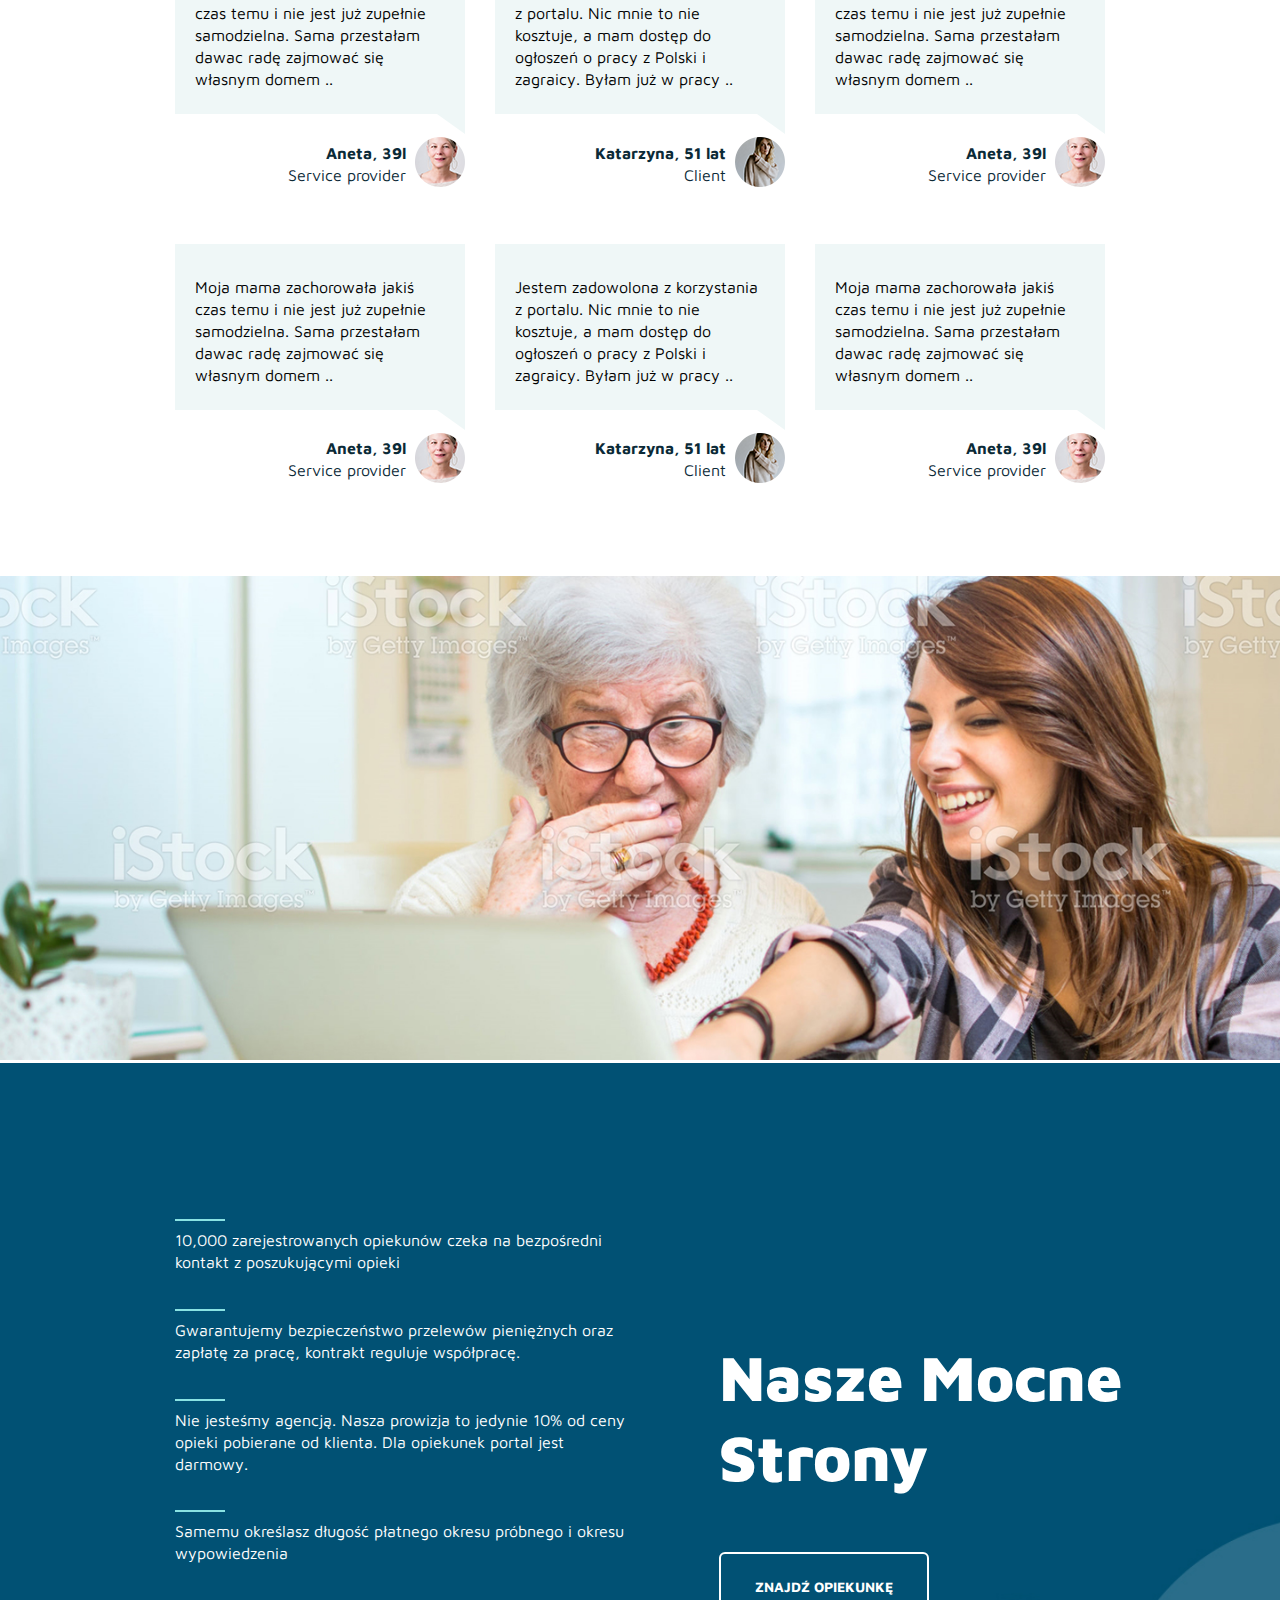
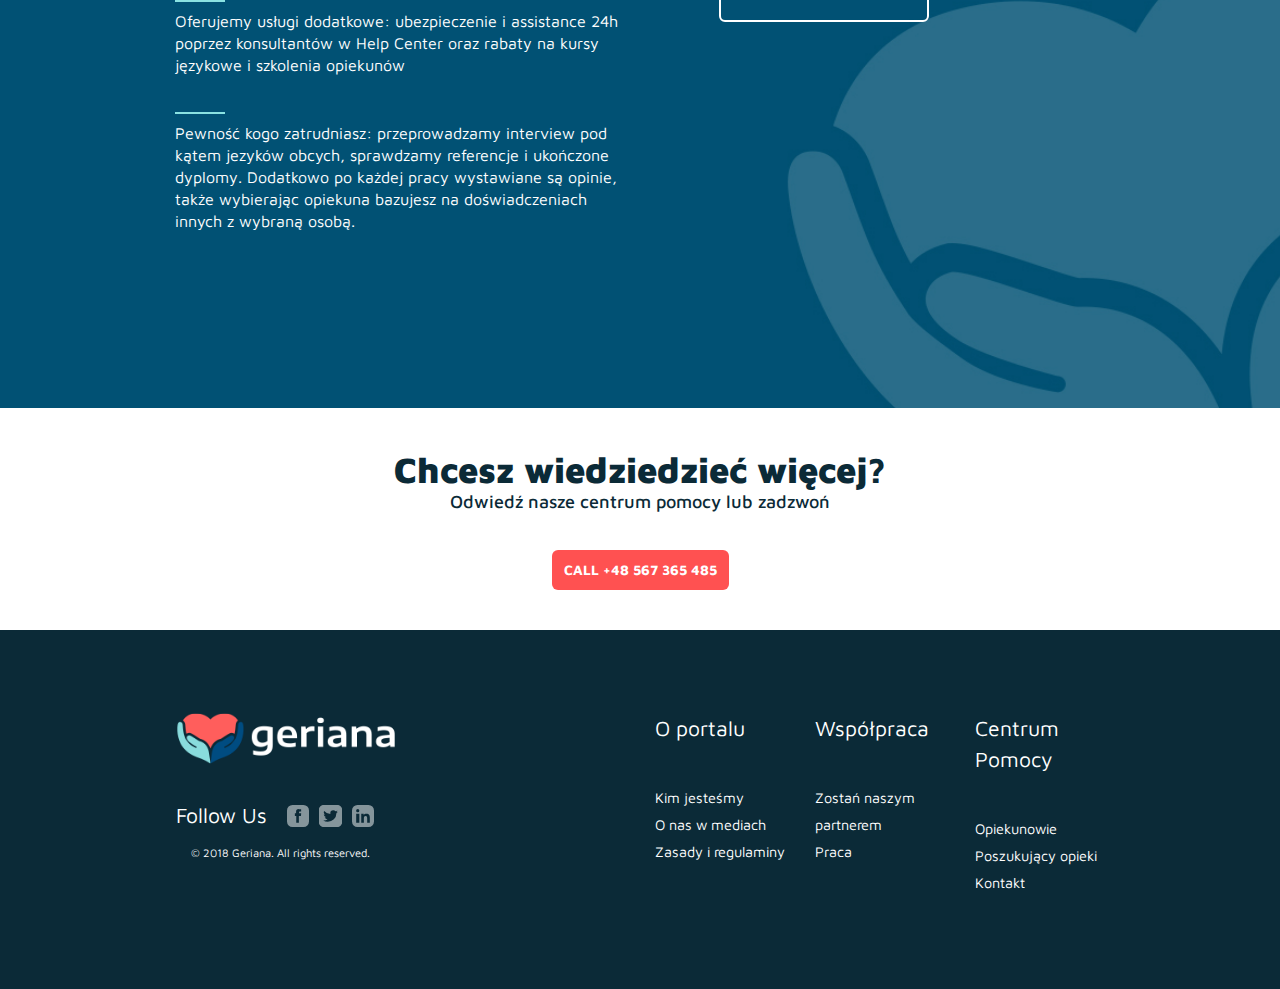
==== commit 8e4ef42c: "new tasks ready" ====
--- a/Geriana/index.html
+++ b/Geriana/index.html
@@ -7,50 +7,50 @@
     <title>Geriana</title>
     <link rel="stylesheet" href="https://use.fontawesome.com/releases/v5.3.1/css/all.css" integrity="sha384-mzrmE5qonljUremFsqc01SB46JvROS7bZs3IO2EmfFsd15uHvIt+Y8vEf7N7fWAU" crossorigin="anonymous">
     <link href="https://fonts.googleapis.com/css?family=Maven+Pro:400,500,700,900" rel="stylesheet">
-    <link rel="stylesheet" href="css/normalize.min.css">
+    <link rel="stylesheet" href="css/normalize.css">
     <link rel="stylesheet" href="css/bootstrap-grid.css">
-    <link rel="stylesheet" href="css/main.min.css">
+    <link rel="stylesheet" href="css/main.css">
 </head>
 <body>
 
-
+    <header class="header">
+    <div class="container">
+        <div class="row">
+            <div class="col-6">
+                <div class="header-help">
+                    <div class="logo">
+                        <object data="img/svg/logo-3.svg" type="image/svg+xml"></object>
+                        <object data="img/svg/logo-3Blue.svg" type="image/svg+xml"></object>
+                    </div>
+                    <div class="header-help__help-buttons">
+                        <button class="header-help__btn-help btn-default hidden">
+                            <i class="fas fa-question-circle"></i>
+                            <span>Help Center</span>
+                        </button>
+                        <button class="header-help__btn-call btn-default">
+                            <span>Call us</span>
+                        </button>
+                    </div>
+                </div>
+            </div>
+            <div class="col-3 offset-3">
+                <div class="login">
+                    <ul class="login__block">
+                        <li>Sign Up</li>
+                        <li>Log in</li>
+                    </ul>
+                    <nav class="menu">
+                        <div class="menu__gamburger">
+                            <span></span>
+                        </div>
+                        <span>Menu</span>
+                    </nav>
+                </div>
+            </div>
+        </div>
+    </div>
+</header>
     <section class="hero">
-        <header class="container">
-            <div class="row">
-                <div class="col-6">
-                    <div class="header-help">
-                        <div class="logo">
-                            <object data="img/svg/logo-3.svg" type="image/svg+xml"></object>
-                        </div>
-                        <div class="header-help__help-buttons">
-                            <button class="header-help__btn-help btn-default hidden">
-                                <i class="fas fa-question-circle"></i>
-                                <span>Help Center</span>
-                            </button>
-                            <button class="header-help__btn-call btn-default">
-                                <span>Call us</span>
-                            </button>
-                        </div>
-                    </div>
-                </div>
-                <div class="col-3 offset-3">
-                    <div class="login">
-                        <ul class="login__block">
-                            <li>Sign Up</li>
-                            <li>Log in</li>
-                        </ul>
-                        <nav class="menu">
-                            <div class="menu__gamburger">
-                                <span></span>
-                            </div>
-                            <span>Menu</span>
-                        </nav>
-                    </div>
-                </div>
-            </div>
-        </header>
-
-
         <div class="hero-text">
             <div class="container">
                 <h1>Znajdź  opiekuna</h1>
@@ -71,36 +71,26 @@
                     Specjaliści Różnych Kategorii
                 </h3>
                 <div class="specialist-list">
-                    <div class="row">
-                        <div class="col-md-3 col-sm-12">
-                            <article class="specialist-list__item">
-                                <object class="specialist-list__image" data="img/svg/1.svg" type="image/svg+xml"></object>
-                                <h4>Opiekunowie z doświadczeniem</h4>
-                                <p>10,000 zarejestrowanych opiekunów czeka na bezpośredni kontakt z poszukującymi opieki</p>
-                            </article>
-                        </div>
-                        <div class="col-md-3 col-sm-12">
-                            <article class="specialist-list__item second">
-                                <object class="specialist-list__image" data="img/svg/2.svg" type="image/svg+xml"></object>
-                                <h4>Masażyści</h4>
-                                <p>10,000 zarejestrowanych opiekunów czeka na bezpośredni kontakt z poszukującymi opieki</p>
-                            </article>
-                        </div>
-                        <div class="col-md-3 col-sm-12">
-                            <article class="specialist-list__item">
-                                <object class="specialist-list__image" data="img/svg/nurses.svg" type="image/svg+xml"></object>
-                                <h4>Pielęgniarki i opiekunowie medyczni</h4>
-                                <p>10,000 zarejestrowanych opiekunów czeka na bezpośredni kontakt z poszukującymi opieki</p>
-                            </article>
-                        </div>
-                        <div class="col-md-3 col-sm-12">
-                            <article class="specialist-list__item four">
-                                <object class="specialist-list__image" data="img/svg/therapy.svg" type="image/svg+xml"></object>
-                                <h4>Fizjoterapeuci</h4>
-                                <p>10,000 zarejestrowanych opiekunów czeka na bezpośredni kontakt z poszukującymi opieki</p>
-                            </article>
-                        </div>
-                    </div>
+                    <article class="specialist-list__item">
+                        <object class="specialist-list__image" data="img/svg/1.svg" type="image/svg+xml"></object>
+                        <h4>Opiekunowie z doświadczeniem</h4>
+                        <p>10,000 zarejestrowanych opiekunów czeka na bezpośredni kontakt z poszukującymi opieki</p>
+                    </article>
+                    <article class="specialist-list__item second">
+                        <object class="specialist-list__image" data="img/svg/2.svg" type="image/svg+xml"></object>
+                        <h4>Masażyści</h4>
+                        <p>10,000 zarejestrowanych opiekunów czeka na bezpośredni kontakt z poszukującymi opieki</p>
+                    </article>
+                    <article class="specialist-list__item">
+                        <object class="specialist-list__image" data="img/svg/nurses.svg" type="image/svg+xml"></object>
+                        <h4>Pielęgniarki i opiekunowie medyczni</h4>
+                        <p>10,000 zarejestrowanych opiekunów czeka na bezpośredni kontakt z poszukującymi opieki</p>
+                    </article>
+                    <article class="specialist-list__item four">
+                        <object class="specialist-list__image" data="img/svg/therapy.svg" type="image/svg+xml"></object>
+                        <h4>Fizjoterapeuci</h4>
+                        <p>10,000 zarejestrowanych opiekunów czeka na bezpośredni kontakt z poszukującymi opieki</p>
+                    </article>
                 </div>
             </div>
         </div>
@@ -328,5 +318,31 @@
         </div>
     </footer>
 
+    <script>
+        window.onload = (e) => {
+
+            const header = document.getElementsByTagName('header')[0];
+            const headerHeight = header.getBoundingClientRect().height;
+
+            document.addEventListener('scroll', (e) => {
+
+                const pageY = window.pageYOffset;
+                console.log(pageY);
+                if (pageY > headerHeight) {
+                    header.style.position = 'fixed';
+                    header.classList.add('header-scroll');
+                } else {
+                    header.style.position = 'absolute';
+                    header.classList.remove('header-scroll');
+                }
+
+            });
+
+        };
+
+
+
+    </script>
+
 </body>
 </html>--- a/Geriana/css/main.css
+++ b/Geriana/css/main.css
@@ -0,0 +1,919 @@
+body {
+  font-family: 'Maven Pro', sans-serif;
+  font-weight: 400;
+  font-size: 16px;
+  background-color: #ffff; }
+
+header {
+  position: absolute;
+  top: 0;
+  height: 90px;
+  z-index: 10;
+  width: 100%;
+  -webkit-transition: all .5s;
+  -o-transition: all .5s;
+  transition: all .5s; }
+  header .logo object:last-child {
+    display: none; }
+  header > div {
+    width: 1440px; }
+  header .row {
+    padding-top: .8rem; }
+
+.hidden-svg {
+  display: none; }
+
+.header-scroll {
+  background-color: #ffff; }
+  .header-scroll .header-help__btn-help {
+    border-color: #004d80;
+    color: #004d80; }
+  .header-scroll .header-help__btn-call {
+    display: none; }
+  .header-scroll ul li {
+    color: #0b2a37; }
+  .header-scroll .logo object:first-child {
+    display: none; }
+  .header-scroll .logo object:last-child {
+    display: block; }
+  .header-scroll .menu {
+    color: #0b2a37; }
+    .header-scroll .menu__gamburger span {
+      background-color: #0b2a37; }
+    .header-scroll .menu__gamburger::before, .header-scroll .menu__gamburger::after {
+      background-color: #0b2a37; }
+
+ul {
+  list-style-type: none; }
+
+h1, h2, h3, h4, h5 {
+  color: #ffff;
+  text-align: center; }
+
+img {
+  max-width: 100%; }
+
+a {
+  text-decoration: none;
+  color: inherit; }
+
+h1 {
+  color: #8ae2e2;
+  font-size: 5rem;
+  font-weight: 900;
+  line-height: 1.25; }
+
+h2 {
+  font-size: 3.625rem;
+  font-weight: 900;
+  line-height: 1.724; }
+
+h4 {
+  font-size: 1.625rem;
+  font-weight: 400;
+  line-height: 1.462; }
+
+h5 {
+  font-size: 1.125rem;
+  font-weight: 500;
+  line-height: 2.111; }
+
+.btn-default {
+  background-color: transparent;
+  border: 2px solid #ffff;
+  -webkit-border-radius: .375rem;
+  border-radius: .375rem;
+  padding: .75rem;
+  font-weight: bold;
+  color: #ffff;
+  cursor: pointer;
+  text-transform: uppercase; }
+
+.btn-red {
+  background-color: #ff5151;
+  border: none; }
+
+.btn-big {
+  display: block;
+  margin: 0 auto;
+  width: 17.125rem;
+  padding: 1.562rem 0 1.562rem 0;
+  text-align: center; }
+
+.header-help {
+  display: -webkit-box;
+  display: -webkit-flex;
+  display: -ms-flexbox;
+  display: flex;
+  -webkit-box-align: center;
+  -webkit-align-items: center;
+      -ms-flex-align: center;
+          align-items: center; }
+  .header-help__help-buttons {
+    margin-left: 1.875rem;
+    -webkit-justify-content: space-around;
+        -ms-flex-pack: distribute;
+            justify-content: space-around; }
+    .header-help__help-buttons > button {
+      margin-right: 0.312rem; }
+  .header-help__btn-help {
+    width: 10.31rem; }
+    .header-help__btn-help i {
+      vertical-align: text-bottom;
+      padding-right: 4px; }
+  .header-help__btn-call {
+    width: 6.25rem; }
+
+.login {
+  display: -webkit-box;
+  display: -webkit-flex;
+  display: -ms-flexbox;
+  display: flex;
+  -webkit-box-pack: end;
+  -webkit-justify-content: flex-end;
+      -ms-flex-pack: end;
+          justify-content: flex-end;
+  padding-top: 1.125rem; }
+  .login__block {
+    margin: 0 2.43rem 0 0;
+    padding: 0;
+    text-align: right; }
+    .login__block li {
+      display: inline-block;
+      color: #ffff;
+      vertical-align: middle;
+      cursor: pointer; }
+      .login__block li + li {
+        margin-left: 2.93rem; }
+
+.menu {
+  display: -webkit-box;
+  display: -webkit-flex;
+  display: -ms-flexbox;
+  display: flex;
+  -webkit-box-align: center;
+  -webkit-align-items: center;
+      -ms-flex-align: center;
+          align-items: center;
+  -webkit-box-pack: center;
+  -webkit-justify-content: center;
+      -ms-flex-pack: center;
+          justify-content: center;
+  color: #ffff;
+  cursor: pointer; }
+  .menu__gamburger {
+    height: 1.437rem;
+    display: -webkit-box;
+    display: -webkit-flex;
+    display: -ms-flexbox;
+    display: flex;
+    -webkit-box-align: center;
+    -webkit-align-items: center;
+        -ms-flex-align: center;
+            align-items: center;
+    position: relative;
+    margin-right: .56rem; }
+    .menu__gamburger span {
+      display: block;
+      height: 3px;
+      width: 1.875rem;
+      background-color: #ffff;
+      -webkit-border-radius: 1rem;
+              border-radius: 1rem; }
+    .menu__gamburger::before, .menu__gamburger::after {
+      content: '';
+      position: absolute;
+      height: 3px;
+      width: 1.875rem;
+      background-color: #ffff; }
+    .menu__gamburger::before {
+      top: 0; }
+    .menu__gamburger::after {
+      bottom: 0; }
+
+.hero {
+  height: 100vh;
+  min-height: 46.87rem;
+  background: url("../img/hero1.jpg") no-repeat top;
+  -webkit-background-size: cover;
+          background-size: cover; }
+
+.hero-text {
+  height: 100vh;
+  display: -webkit-box;
+  display: -webkit-flex;
+  display: -ms-flexbox;
+  display: flex;
+  -webkit-box-align: center;
+  -webkit-align-items: center;
+      -ms-flex-align: center;
+          align-items: center; }
+  .hero-text h1 {
+    margin: 0 0 1.375rem 0; }
+  .hero-text h2 {
+    margin: 0 0 2.437rem 0; }
+  .hero-text h4 {
+    margin: 0 0 2.812rem 0; }
+  .hero-text b {
+    color: #8ae2e2; }
+
+.caregiven {
+  background-color: rgba(223, 240, 240, 0.5);
+  padding: 2.125rem 0 1.812rem 0;
+  margin: 0;
+  color: #0b2a37; }
+  .caregiven b {
+    color: #8ae2e2; }
+
+.categories {
+  padding-bottom: 8.75rem; }
+  .categories-specialist__title {
+    margin: 6.437rem 0 5rem 0;
+    color: #0b2a37;
+    font-size: 2.25rem;
+    font-weight: 900; }
+
+.specialist-list {
+  display: -webkit-box;
+  display: -webkit-flex;
+  display: -ms-flexbox;
+  display: flex;
+  -webkit-box-align: stretch;
+  -webkit-align-items: stretch;
+      -ms-flex-align: stretch;
+          align-items: stretch;
+  -webkit-box-pack: center;
+  -webkit-justify-content: center;
+      -ms-flex-pack: center;
+          justify-content: center;
+  -webkit-flex-wrap: wrap;
+      -ms-flex-wrap: wrap;
+          flex-wrap: wrap; }
+  .specialist-list__item {
+    display: -webkit-box;
+    display: -webkit-flex;
+    display: -ms-flexbox;
+    display: flex;
+    -webkit-box-orient: vertical;
+    -webkit-box-direction: normal;
+    -webkit-flex-direction: column;
+        -ms-flex-direction: column;
+            flex-direction: column;
+    text-align: center;
+    -webkit-box-pack: justify;
+    -webkit-justify-content: space-between;
+        -ms-flex-pack: justify;
+            justify-content: space-between;
+    -webkit-box-flex: 1;
+    -webkit-flex: 1 1 15.62rem;
+        -ms-flex: 1 1 15.62rem;
+            flex: 1 1 15.62rem;
+    margin: 2.81rem; }
+    .specialist-list__item h4 {
+      margin: 1.87rem 0;
+      font-size: 1.375rem;
+      font-weight: 700;
+      line-height: 1.182;
+      color: #0b2a37; }
+    .specialist-list__item p {
+      margin: 0;
+      color: #0b2a37; }
+
+.how-working {
+  background-color: #66cfcf;
+  padding-bottom: 7rem; }
+
+.working-title h2 {
+  font-size: 5rem;
+  font-weight: 900;
+  line-height: 1.25;
+  text-align: left;
+  margin: 11.25rem 0 4.437rem 0; }
+
+.working-title button {
+  margin: 0; }
+
+.icon {
+  width: 3.75rem;
+  height: 3.75rem;
+  position: relative; }
+  .icon::after {
+    content: '';
+    position: absolute;
+    width: 3.75rem;
+    height: 3.75rem;
+    background-image: url("../img/svg/ellipse.svg");
+    -webkit-background-size: cover;
+            background-size: cover; }
+
+.search-icon {
+  background: url("../img/svg/magnifier.svg") no-repeat center center; }
+
+.arrow-icon {
+  background: url("../img/svg/arrow.svg") no-repeat center center; }
+
+.hourglass-icon {
+  background: url("../img/svg/hourglass.svg") no-repeat center center; }
+
+.dollar-icon {
+  background: url("../img/svg/dollar.svg") no-repeat center center; }
+
+.working-list {
+  padding-top: 5.81rem;
+  margin-left: 5.62rem; }
+  .working-list > div {
+    display: -webkit-box;
+    display: -webkit-flex;
+    display: -ms-flexbox;
+    display: flex; }
+    .working-list > div:nth-child(2) {
+      margin: 3rem 0 1rem 0;
+      padding-left: 9rem; }
+    .working-list > div:last-child {
+      margin-top: 3.5rem;
+      padding-left: 9rem; }
+  .working-list .list-content {
+    max-width: 13.06rem;
+    position: relative; }
+    .working-list .list-content::after {
+      content: '';
+      top: 1.8rem;
+      left: 15.375rem;
+      position: absolute;
+      width: 16rem;
+      height: 11.5rem;
+      background: url("../img/connection-arrow.png") no-repeat center center;
+      -webkit-background-size: contain;
+              background-size: contain; }
+    .working-list .list-content__title {
+      color: #ffff;
+      margin: 1.25rem 0 0.875rem 0;
+      font-size: 1.375rem;
+      font-weight: 700;
+      line-height: 1.182; }
+    .working-list .list-content__text {
+      color: #ffff;
+      margin: 0;
+      font-weight: 400;
+      line-height: 1.375; }
+    .working-list .list-content_first {
+      margin-left: 1.25rem;
+      word-break: break-all; }
+    .working-list .list-content_second {
+      max-width: 14.56rem;
+      margin-right: 1.25rem;
+      text-align: right; }
+      .working-list .list-content_second::after {
+        top: 2.25rem;
+        left: -16.375rem;
+        -webkit-transform: scale(-1, 1);
+            -ms-transform: scale(-1, 1);
+                transform: scale(-1, 1); }
+    .working-list .list-content_third {
+      margin-left: 1.25rem;
+      max-width: 15.31rem; }
+      .working-list .list-content_third::after {
+        top: 2.25rem; }
+    .working-list .list-content_four {
+      margin-right: 1.25rem;
+      max-width: 14.94rem;
+      text-align: right; }
+      .working-list .list-content_four::after {
+        content: none; }
+
+.our-clients__title {
+  margin: 6.25rem 0 5rem 0;
+  color: #0b2a37;
+  font-size: 2.25rem;
+  font-weight: 900;
+  line-height: 2.778; }
+
+.our-clients .clients-comments {
+  margin-bottom: 5.87rem; }
+
+.client-say__text {
+  margin: 0 auto 1.43rem;
+  max-width: 25.62rem;
+  background-color: #eff7f7;
+  padding: 2rem 1.43rem 1.5rem 1.25rem;
+  position: relative; }
+  .client-say__text p {
+    margin: 0;
+    font-size: 1rem;
+    font-weight: 400;
+    line-height: 1.375; }
+  .client-say__text::before {
+    content: '';
+    height: 0;
+    width: 0;
+    position: absolute;
+    bottom: -1.25rem;
+    right: 0;
+    border-top: 1.25rem solid #eff7f7;
+    border-left: 1.81rem solid transparent; }
+
+.client-info {
+  display: -webkit-box;
+  display: -webkit-flex;
+  display: -ms-flexbox;
+  display: flex;
+  -webkit-box-align: center;
+  -webkit-align-items: center;
+      -ms-flex-align: center;
+          align-items: center;
+  -webkit-box-pack: end;
+  -webkit-justify-content: flex-end;
+      -ms-flex-pack: end;
+          justify-content: flex-end;
+  margin-right: 1.25rem; }
+  .client-info__text {
+    color: #0b2a37;
+    font-size: 1rem;
+    font-weight: 400;
+    margin-right: 0.56rem;
+    text-align: right; }
+    .client-info__text p {
+      margin: 0; }
+      .client-info__text p:first-child {
+        font-weight: 700;
+        line-height: 1.625; }
+
+.client-space {
+  height: 3.56rem;
+  width: 100%; }
+
+.strong-pages {
+  background: url("../img/heartAndBg.jpg") no-repeat center center;
+  -webkit-background-size: cover;
+          background-size: cover;
+  padding: 9.37rem 0 10rem 0;
+  position: relative; }
+  .strong-pages__title h2 {
+    margin: 7.73rem 0 3.43rem 0;
+    font-size: 5rem;
+    font-weight: 900;
+    line-height: 1.25;
+    text-align: left; }
+  .strong-pages__btn {
+    margin: 0; }
+
+.strong-list {
+  color: #ffff;
+  font-size: 1rem;
+  font-weight: 400;
+  line-height: 1.375;
+  text-align: left;
+  max-width: 30rem; }
+  .strong-list ul {
+    padding: 0; }
+  .strong-list li {
+    margin: 2.74rem 0 2.86rem 0;
+    position: relative; }
+    .strong-list li::after {
+      content: '';
+      position: absolute;
+      top: -.62rem;
+      left: 0;
+      width: 3.12rem;
+      height: 2px;
+      background-color: #8ae2e2; }
+    .strong-list li:first-child {
+      margin-top: 0; }
+    .strong-list li:last-child {
+      margin-bottom: 0; }
+
+.know-more {
+  text-align: center;
+  padding: 3.12rem 0 2.5rem 0; }
+  .know-more__title {
+    margin: 0;
+    color: #0b2a37;
+    font-size: 2.25rem;
+    font-weight: 900;
+    line-height: 0.667; }
+  .know-more__text {
+    margin: .5rem 0 2.25rem 0;
+    color: #0b2a37;
+    font-size: 1.125rem;
+    font-weight: 500;
+    line-height: 1.333; }
+
+.logo_small > object {
+  width: 13.87rem;
+  height: 3.18rem; }
+
+.footer-info {
+  background-color: #0b2a37;
+  padding: 5.18rem 0 5.87rem 0; }
+  .footer-info .logo_small {
+    text-align: center; }
+
+.follow-us {
+  display: -webkit-box;
+  display: -webkit-flex;
+  display: -ms-flexbox;
+  display: flex;
+  -webkit-flex-wrap: wrap;
+      -ms-flex-wrap: wrap;
+          flex-wrap: wrap;
+  -webkit-box-pack: center;
+  -webkit-justify-content: center;
+      -ms-flex-pack: center;
+          justify-content: center;
+  -webkit-box-align: center;
+  -webkit-align-items: center;
+      -ms-flex-align: center;
+          align-items: center;
+  color: #ffff;
+  margin-top: 2.12rem; }
+  .follow-us__text {
+    margin: 0 .62rem 0 0; }
+  .follow-us__social-wrapper {
+    display: -webkit-inline-box;
+    display: -webkit-inline-flex;
+    display: -ms-inline-flexbox;
+    display: inline-flex; }
+  .follow-us__rights {
+    color: #ffff;
+    margin: .87rem 0 0 0;
+    font-size: 0.875rem;
+    line-height: 1.429; }
+
+.icon-social {
+  width: 1.87rem;
+  height: 1.87rem;
+  -webkit-background-size: cover;
+          background-size: cover; }
+  .icon-social:nth-child(odd) {
+    margin: 0 .62rem 0 .62rem; }
+
+.facebook {
+  background: url("../img/svg/FB-icon.svg") no-repeat center center; }
+
+.twiiter {
+  background: url("../img/svg/TW-icon.svg") no-repeat center center; }
+
+.linkidin {
+  background: url("../img/svg/in-icon.svg") no-repeat center center; }
+
+.footer-list {
+  text-align: left; }
+  .footer-list__title {
+    text-align: left;
+    margin: 0 0 2.5rem 0; }
+    .footer-list__title:last-child h4 {
+      margin-bottom: 2.5rem; }
+  .footer-list ul {
+    padding: 0; }
+  .footer-list li {
+    color: #ffff;
+    font-size: 1rem;
+    font-weight: 400;
+    line-height: 1.875; }
+
+@media all and (max-width: 1439px) {
+  body {
+    font-size: 14px; }
+  .header-help__help-buttons {
+    display: -webkit-box;
+    display: -webkit-flex;
+    display: -ms-flexbox;
+    display: flex;
+    margin-left: 1.875rem;
+    -webkit-justify-content: space-around;
+        -ms-flex-pack: distribute;
+            justify-content: space-around; }
+  .header-help__btn-help {
+    width: 9.31rem; }
+  .header-help__btn-call {
+    width: 6.25rem; }
+  .login__block {
+    display: -webkit-box;
+    display: -webkit-flex;
+    display: -ms-flexbox;
+    display: flex;
+    -webkit-box-pack: center;
+    -webkit-justify-content: center;
+        -ms-flex-pack: center;
+            justify-content: center;
+    -webkit-box-align: center;
+    -webkit-align-items: center;
+        -ms-flex-align: center;
+            align-items: center;
+    margin: 0 2.43rem 0 0; }
+    .login__block li {
+      width: 4rem; }
+      .login__block li + li {
+        margin-left: 0.93rem; }
+  @-moz-document url-prefix() {
+    .header-help__help-buttons {
+      position: relative;
+      left: 5.6rem; } }
+  .btn-big {
+    width: 13.125rem; }
+  .working-title h2 {
+    font-size: 3rem; }
+  .working-list {
+    margin: 0; }
+    .working-list > div {
+      display: -webkit-box;
+      display: -webkit-flex;
+      display: -ms-flexbox;
+      display: flex;
+      position: relative; }
+      .working-list > div:nth-child(2) {
+        margin: 3rem 0 2rem 0;
+        padding-left: 6rem;
+        left: 3.5rem; }
+      .working-list > div:last-child {
+        margin-top: 4rem;
+        padding-left: 5rem;
+        left: 4rem; }
+    .working-list .list-content {
+      position: relative; }
+      .working-list .list-content::after {
+        content: '';
+        top: 1.8rem;
+        left: 15.375rem; }
+      .working-list .list-content_second::after {
+        top: 2.25rem;
+        left: -16.375rem; }
+      .working-list .list-content_third::after {
+        top: 2.25rem; }
+      .working-list .list-content_four::after {
+        content: none; }
+  .icon {
+    margin-top: .5rem; }
+  .client-info {
+    margin-right: 0; }
+  .strong-pages__title {
+    position: relative;
+    left: 4rem; }
+    .strong-pages__title h2 {
+      font-size: 4rem; }
+  .footer-info h4 {
+    font-size: 1.325rem; }
+  .icon-social {
+    width: 1.4rem;
+    height: 1.4rem;
+    -webkit-background-size: cover;
+            background-size: cover; }
+  .follow-us__rights {
+    font-size: 0.7rem; }
+  .footer-list ul {
+    margin: 0; }
+  .footer-list li {
+    font-size: .9rem; } }
+
+@media all and (min-width: 992px) and (max-width: 1200px) {
+  .header-help__help-buttons {
+    display: -webkit-box;
+    display: -webkit-flex;
+    display: -ms-flexbox;
+    display: flex;
+    margin-left: 1.875rem;
+    -webkit-justify-content: space-around;
+        -ms-flex-pack: distribute;
+            justify-content: space-around; }
+  .header-help__btn-help {
+    width: 9.31rem;
+    font-size: .8rem; }
+  .header-help__btn-call {
+    width: 6.25rem;
+    font-size: .8rem; }
+  .login__block {
+    display: -webkit-box;
+    display: -webkit-flex;
+    display: -ms-flexbox;
+    display: flex;
+    -webkit-box-pack: center;
+    -webkit-justify-content: center;
+        -ms-flex-pack: center;
+            justify-content: center;
+    -webkit-box-align: center;
+    -webkit-align-items: center;
+        -ms-flex-align: center;
+            align-items: center;
+    margin: 0 2.43rem 0 0; }
+    .login__block li {
+      width: 4rem; }
+      .login__block li + li {
+        margin-left: 0.93rem; }
+  .btn-big {
+    width: 12.125rem;
+    padding: 1.2rem 0 1.2rem 0; }
+  .working-title h2 {
+    font-size: 3rem; }
+  .working-list {
+    margin-left: 0; }
+    .working-list > div {
+      display: -webkit-box;
+      display: -webkit-flex;
+      display: -ms-flexbox;
+      display: flex;
+      position: static; }
+      .working-list > div:nth-child(2) {
+        margin: 0;
+        padding-left: 4rem; }
+      .working-list > div:last-child {
+        margin-top: 0;
+        padding-left: 4rem; }
+    .working-list .list-content {
+      position: relative; }
+      .working-list .list-content::after {
+        content: none; }
+  .client-info {
+    margin-right: 0; }
+  .strong-pages__title {
+    position: static; }
+    .strong-pages__title h2 {
+      font-size: 4rem; }
+  .footer-info h4 {
+    font-size: 1.325rem; }
+  .icon-social {
+    width: 1.4rem;
+    height: 1.4rem;
+    -webkit-background-size: cover;
+            background-size: cover; }
+  .follow-us__rights {
+    font-size: 0.7rem; }
+  .footer-list ul {
+    margin: 0; }
+  .footer-list li {
+    font-size: .9rem; } }
+
+@media all and (max-width: 991px) {
+  h1 {
+    font-size: 4rem; }
+  h2 {
+    font-size: 3rem; }
+  h3 {
+    font-size: 2rem; }
+  h4 {
+    font-size: 1.2rem; }
+  h5 {
+    font-size: 1rem; }
+  .header-help__help-buttons {
+    display: none; }
+  .btn-big {
+    width: 11.125rem; }
+  .categories-specialist__title {
+    font-size: 2rem; }
+  .specialist-list__item h4 {
+    font-size: 1.2rem; }
+  .working-title h2 {
+    margin-top: 7.25rem;
+    font-size: 3.5rem; }
+  .working-list {
+    padding-left: 6rem; }
+    .working-list > div:nth-child(2) {
+      position: static;
+      padding-left: 9rem; }
+    .working-list > div:last-child {
+      position: static;
+      padding-left: 9rem; }
+  .our-clients__title {
+    font-size: 2rem; }
+  .client-space {
+    display: none; }
+  .clients-comments .row > div:nth-child(3) .client-say, .clients-comments .row > div:nth-child(5) .client-say {
+    margin: 1rem 0; }
+  .strong-pages__title {
+    position: static; }
+    .strong-pages__title h2 {
+      font-size: 3rem; }
+  .strong-list {
+    font-size: 0.85rem; }
+  .btn-big {
+    padding: 1.162rem 0 1.162rem 0; }
+  .know-more__title {
+    font-size: 2rem; }
+  .know-more__text {
+    font-size: 1rem; }
+  .follow-us {
+    -webkit-box-orient: vertical;
+    -webkit-box-direction: normal;
+    -webkit-flex-direction: column;
+        -ms-flex-direction: column;
+            flex-direction: column; }
+    .follow-us__text {
+      margin: 0 0 .5rem 0; }
+    .follow-us__social-wrapper {
+      display: -webkit-inline-box;
+      display: -webkit-inline-flex;
+      display: -ms-inline-flexbox;
+      display: inline-flex; }
+    .follow-us__rights {
+      text-align: center; }
+  .footer-info {
+    padding: 4.18rem 0 3.87rem 0; }
+    .footer-info .logo {
+      margin-top: 1rem; } }
+
+@media all and (max-width: 768px) {
+  h1 {
+    font-size: 3rem; }
+  h2 {
+    font-size: 2rem; }
+  h3 {
+    font-size: 1.7rem; }
+  .login__block {
+    margin-right: 1rem; }
+    .login__block li + li {
+      margin: 0; }
+  .categories-specialist__title {
+    font-size: 1.7rem; }
+  .specialist-list__item h4 {
+    margin: 1.687rem 0 1.25rem 0; }
+  .specialist-list__item.second h4, .specialist-list__item.four h4 {
+    margin: 1.687rem 0 1.25rem 0; }
+  .specialist-list__item.four {
+    margin: 0; }
+  .specialist-list__item {
+    margin-bottom: 2rem; }
+  .working-list {
+    display: -webkit-box;
+    display: -webkit-flex;
+    display: -ms-flexbox;
+    display: flex;
+    padding-left: 0;
+    -webkit-box-orient: vertical;
+    -webkit-box-direction: normal;
+    -webkit-flex-direction: column;
+        -ms-flex-direction: column;
+            flex-direction: column;
+    -webkit-box-align: center;
+    -webkit-align-items: center;
+        -ms-flex-align: center;
+            align-items: center;
+    -webkit-box-pack: center;
+    -webkit-justify-content: center;
+        -ms-flex-pack: center;
+            justify-content: center; }
+    .working-list > div:nth-child(2) {
+      padding-left: 0; }
+    .working-list > div:last-child {
+      padding-left: 0; }
+    .working-list .list-content {
+      position: relative; }
+      .working-list .list-content::after {
+        content: none; }
+  .our-clients__title {
+    font-size: 1.7rem; }
+  .client-info {
+    margin-right: 3.1rem; }
+  .clients-comments .row > div > .client-say {
+    margin-bottom: 1rem; }
+    .clients-comments .row > div > .client-say:last-child .client-say {
+      margin: 0; }
+  .strong-pages {
+    padding-top: 7.37rem; }
+    .strong-pages__title {
+      margin-bottom: 3rem; }
+      .strong-pages__title h2 {
+        margin-top: 0; }
+  .footer-list {
+    text-align: center;
+    margin-bottom: 2rem; }
+    .footer-list h4 {
+      text-align: center;
+      margin-bottom: 1rem; } }
+
+@media all and (max-width: 576px) {
+  .logo object {
+    width: 12.5rem; }
+  .login {
+    padding-top: .3rem; }
+    .login__block {
+      display: block; }
+      .login__block li {
+        width: 3.5rem; }
+  .client-say__text {
+    max-width: 100%; }
+  .client-info {
+    margin: 0; }
+  .working-title h2 {
+    font-size: 2.6rem; } }
+
+@media all and (max-width: 480px) {
+  .login {
+    padding-top: .7rem; }
+    .login__block {
+      display: none; }
+  .hero-text h1 {
+    font-size: 2.8rem; }
+  .hero-text h2 {
+    font-size: 2.5rem; }
+  .working-title h2 {
+    font-size: 2.5rem; }
+  .our-clients__title {
+    line-height: 1; }
+  .strong-pages__title h2 {
+    font-size: 2.5rem; }
+  .know-more__title {
+    font-size: 1.8rem;
+    line-height: 1; }
+  .footer-list h4 {
+    font-size: 1rem; }
+  .footer-list li {
+    font-size: .8rem; } }
